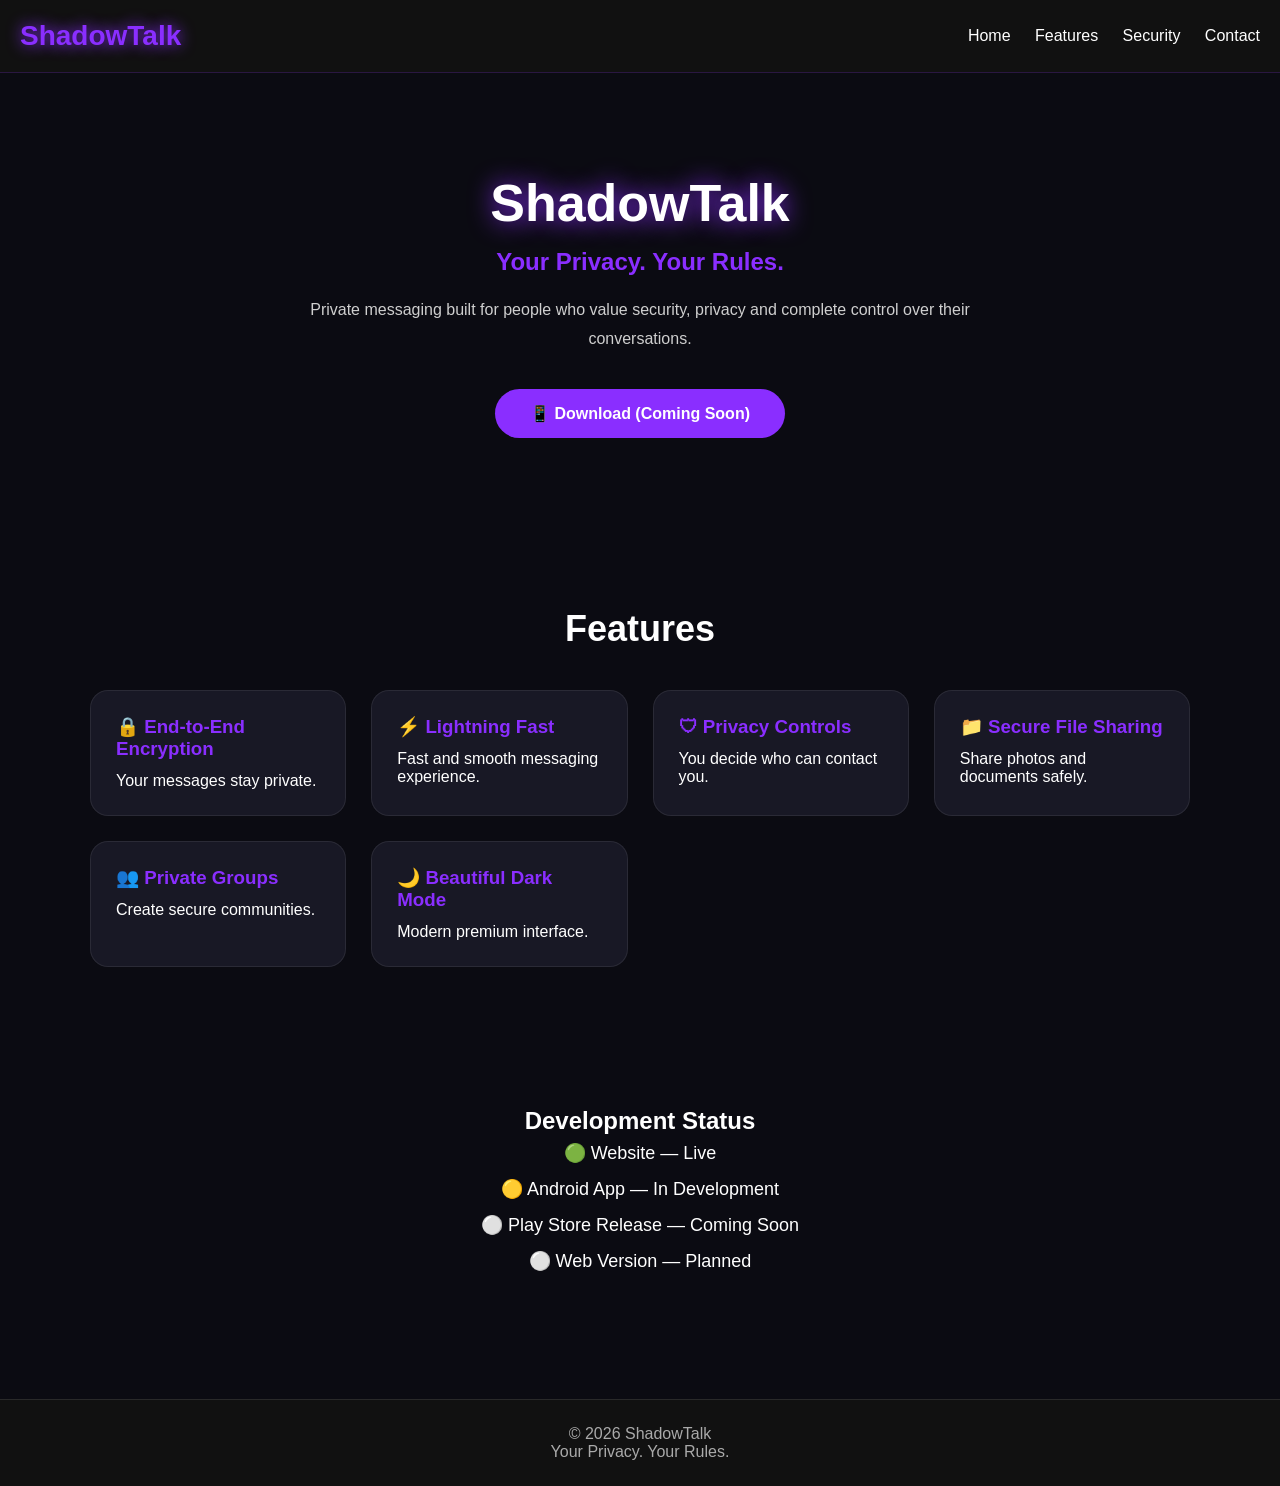
==== index.html @ bf9b8a3b "Add link to stylesheet in index.html" ====
<!DOCTYPE html>
<html lang="en">
<head>
<meta charset="UTF-8">
<meta name="viewport" content="width=device-width, initial-scale=1.0">
<title>ShadowTalk | Your Privacy. Your Rules.</title>
<link rel="stylesheet" href="style.css">
<style>
*{
margin:0;
padding:0;
box-sizing:border-box;
font-family:Arial,Helvetica,sans-serif;
}

body{
background:#0b0b12;
color:white;
}

header{
padding:20px;
display:flex;
justify-content:space-between;
align-items:center;
background:#111;
position:sticky;
top:0;
}

.logo{
font-size:28px;
font-weight:bold;
color:#8a2eff;
}

nav a{
color:white;
text-decoration:none;
margin-left:20px;
}

.hero{
text-align:center;
padding:100px 20px;
}

.hero h1{
font-size:52px;
margin-bottom:15px;
}

.hero h2{
color:#8a2eff;
margin-bottom:20px;
}

.hero p{
max-width:700px;
margin:auto;
color:#cfcfcf;
line-height:1.8;
}

.button{
display:inline-block;
margin-top:35px;
padding:15px 35px;
background:#8a2eff;
color:white;
text-decoration:none;
border-radius:40px;
font-weight:bold;
}

.features{
padding:70px 20px;
}

.features h2{
text-align:center;
margin-bottom:40px;
font-size:36px;
}

.grid{
display:grid;
grid-template-columns:repeat(auto-fit,minmax(240px,1fr));
gap:25px;
max-width:1100px;
margin:auto;
}

.card{
background:#181825;
padding:25px;
border-radius:18px;
}

.card h3{
margin-bottom:12px;
color:#8a2eff;
}

.status{
padding:70px 20px;
text-align:center;
}

.status ul{
list-style:none;
line-height:2;
font-size:18px;
}

footer{
background:#111;
padding:25px;
text-align:center;
margin-top:50px;
color:#aaa;
}
</style>

</head>

<body>

<header>

<div class="logo">ShadowTalk</div>

<nav>
<a href="#">Home</a>
<a href="#">Features</a>
<a href="#">Security</a>
<a href="#">Contact</a>
</nav>

</header>

<section class="hero">

<h1>ShadowTalk</h1>

<h2>Your Privacy. Your Rules.</h2>

<p>
Private messaging built for people who value security,
privacy and complete control over their conversations.
</p>

<a class="button" href="#">
📱 Download (Coming Soon)
</a>

</section>

<section class="features">

<h2>Features</h2>

<div class="grid">

<div class="card">
<h3>🔒 End-to-End Encryption</h3>
<p>Your messages stay private.</p>
</div>

<div class="card">
<h3>⚡ Lightning Fast</h3>
<p>Fast and smooth messaging experience.</p>
</div>

<div class="card">
<h3>🛡 Privacy Controls</h3>
<p>You decide who can contact you.</p>
</div>

<div class="card">
<h3>📁 Secure File Sharing</h3>
<p>Share photos and documents safely.</p>
</div>

<div class="card">
<h3>👥 Private Groups</h3>
<p>Create secure communities.</p>
</div>

<div class="card">
<h3>🌙 Beautiful Dark Mode</h3>
<p>Modern premium interface.</p>
</div>

</div>

</section>

<section class="status">

<h2>Development Status</h2>

<ul>
<li>🟢 Website — Live</li>
<li>🟡 Android App — In Development</li>
<li>⚪ Play Store Release — Coming Soon</li>
<li>⚪ Web Version — Planned</li>
</ul>

</section>

<footer>

© 2026 ShadowTalk<br>

Your Privacy. Your Rules.

</footer>

</body>
  </html>
---- style.css ----
body{
    background: linear-gradient(135deg,#09090f,#13132a,#0b0b12);
    color:white;
    font-family:Arial,Helvetica,sans-serif;
}

header{
    backdrop-filter:blur(12px);
    background:rgba(15,15,25,.8);
    border-bottom:1px solid rgba(138,46,255,.2);
}

.logo{
    color:#8a2eff;
    text-shadow:0 0 15px #8a2eff;
}

.button{
    background:linear-gradient(90deg,#8a2eff,#00bfff);
    transition:.3s;
}

.button:hover{
    transform:translateY(-3px);
    box-shadow:0 0 25px #8a2eff;
}

.card{
    background:rgba(255,255,255,.05);
    border:1px solid rgba(255,255,255,.08);
    backdrop-filter:blur(15px);
    transition:.3s;
}

.card:hover{
    transform:translateY(-8px);
    border-color:#8a2eff;
    box-shadow:0 0 25px rgba(138,46,255,.35);
}

.hero h1{
    text-shadow:0 0 25px #8a2eff;
}

footer{
    border-top:1px solid rgba(255,255,255,.1);
  }
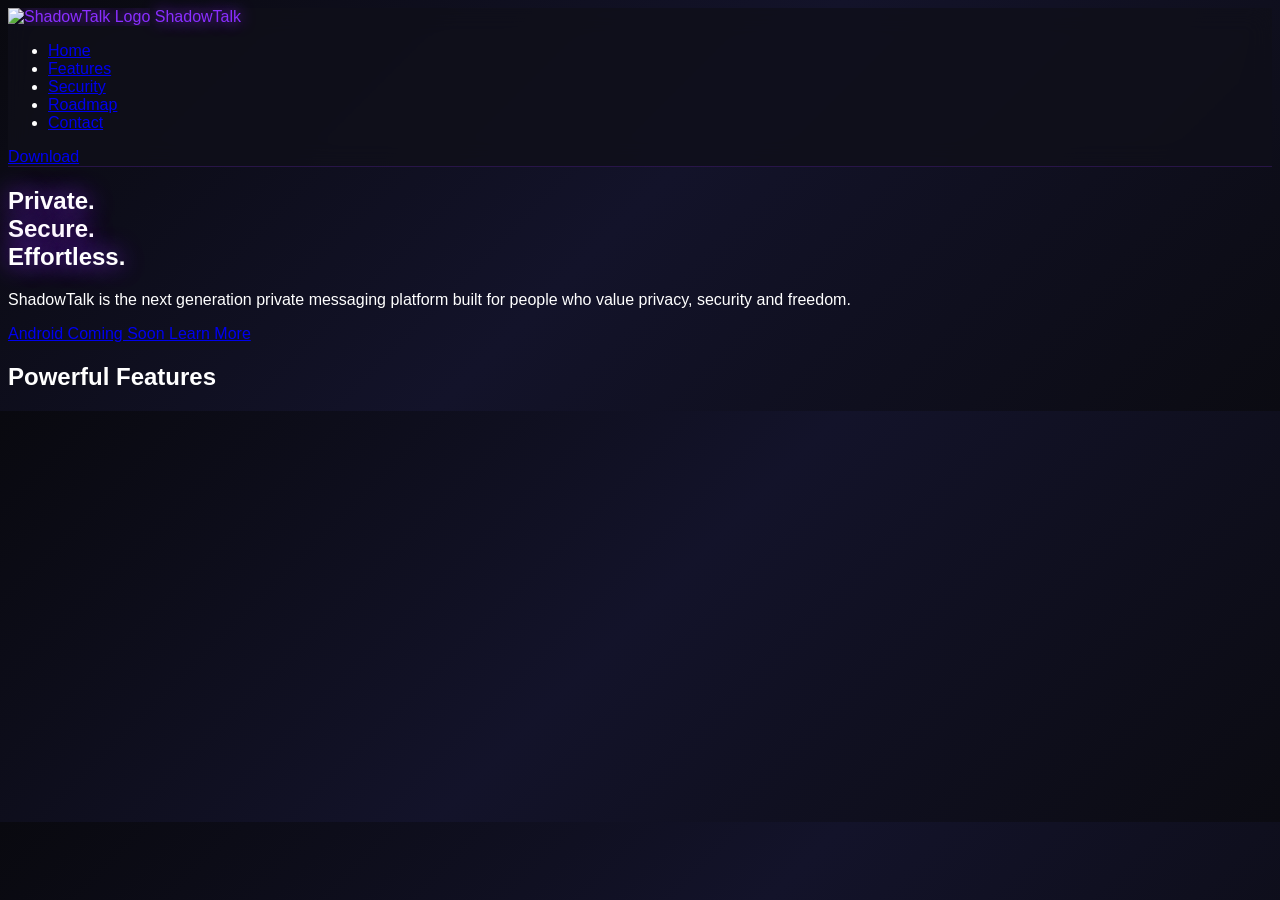
==== commit 6b07623d: "Update index.html" ====
--- a/index.html
+++ b/index.html
@@ -1,126 +1,15 @@
 <!DOCTYPE html>
 <html lang="en">
 <head>
+
 <meta charset="UTF-8">
 <meta name="viewport" content="width=device-width, initial-scale=1.0">
+
 <title>ShadowTalk | Your Privacy. Your Rules.</title>
+
 <link rel="stylesheet" href="style.css">
-<style>
-*{
-margin:0;
-padding:0;
-box-sizing:border-box;
-font-family:Arial,Helvetica,sans-serif;
-}
 
-body{
-background:#0b0b12;
-color:white;
-}
-
-header{
-padding:20px;
-display:flex;
-justify-content:space-between;
-align-items:center;
-background:#111;
-position:sticky;
-top:0;
-}
-
-.logo{
-font-size:28px;
-font-weight:bold;
-color:#8a2eff;
-}
-
-nav a{
-color:white;
-text-decoration:none;
-margin-left:20px;
-}
-
-.hero{
-text-align:center;
-padding:100px 20px;
-}
-
-.hero h1{
-font-size:52px;
-margin-bottom:15px;
-}
-
-.hero h2{
-color:#8a2eff;
-margin-bottom:20px;
-}
-
-.hero p{
-max-width:700px;
-margin:auto;
-color:#cfcfcf;
-line-height:1.8;
-}
-
-.button{
-display:inline-block;
-margin-top:35px;
-padding:15px 35px;
-background:#8a2eff;
-color:white;
-text-decoration:none;
-border-radius:40px;
-font-weight:bold;
-}
-
-.features{
-padding:70px 20px;
-}
-
-.features h2{
-text-align:center;
-margin-bottom:40px;
-font-size:36px;
-}
-
-.grid{
-display:grid;
-grid-template-columns:repeat(auto-fit,minmax(240px,1fr));
-gap:25px;
-max-width:1100px;
-margin:auto;
-}
-
-.card{
-background:#181825;
-padding:25px;
-border-radius:18px;
-}
-
-.card h3{
-margin-bottom:12px;
-color:#8a2eff;
-}
-
-.status{
-padding:70px 20px;
-text-align:center;
-}
-
-.status ul{
-list-style:none;
-line-height:2;
-font-size:18px;
-}
-
-footer{
-background:#111;
-padding:25px;
-text-align:center;
-margin-top:50px;
-color:#aaa;
-}
-</style>
+<link href="https://fonts.googleapis.com/css2?family=Poppins:wght@300;400;600;700&display=swap" rel="stylesheet">
 
 </head>
 
@@ -128,94 +17,86 @@
 
 <header>
 
-<div class="logo">ShadowTalk</div>
+<nav class="navbar">
 
-<nav>
-<a href="#">Home</a>
-<a href="#">Features</a>
-<a href="#">Security</a>
-<a href="#">Contact</a>
+<div class="logo">
+
+<img src="logo.png" alt="ShadowTalk Logo">
+
+<span>ShadowTalk</span>
+
+</div>
+
+<ul>
+
+<li><a href="#">Home</a></li>
+
+<li><a href="#features">Features</a></li>
+
+<li><a href="#security">Security</a></li>
+
+<li><a href="#roadmap">Roadmap</a></li>
+
+<li><a href="#contact">Contact</a></li>
+
+</ul>
+
+<a href="#" class="download-btn">
+
+Download
+
+</a>
+
 </nav>
 
 </header>
 
 <section class="hero">
 
-<h1>ShadowTalk</h1>
+<div class="hero-content">
 
-<h2>Your Privacy. Your Rules.</h2>
+<h1>
+
+Private.<br>
+
+Secure.<br>
+
+Effortless.
+
+</h1>
 
 <p>
-Private messaging built for people who value security,
-privacy and complete control over their conversations.
+
+ShadowTalk is the next generation private messaging platform built for people who value privacy, security and freedom.
+
 </p>
 
-<a class="button" href="#">
-📱 Download (Coming Soon)
+<div class="hero-buttons">
+
+<a href="#" class="primary">
+
+Android Coming Soon
+
 </a>
 
-</section>
+<a href="#" class="secondary">
 
-<section class="features">
+Learn More
 
-<h2>Features</h2>
+</a>
 
-<div class="grid">
-
-<div class="card">
-<h3>🔒 End-to-End Encryption</h3>
-<p>Your messages stay private.</p>
-</div>
-
-<div class="card">
-<h3>⚡ Lightning Fast</h3>
-<p>Fast and smooth messaging experience.</p>
-</div>
-
-<div class="card">
-<h3>🛡 Privacy Controls</h3>
-<p>You decide who can contact you.</p>
-</div>
-
-<div class="card">
-<h3>📁 Secure File Sharing</h3>
-<p>Share photos and documents safely.</p>
-</div>
-
-<div class="card">
-<h3>👥 Private Groups</h3>
-<p>Create secure communities.</p>
-</div>
-
-<div class="card">
-<h3>🌙 Beautiful Dark Mode</h3>
-<p>Modern premium interface.</p>
 </div>
 
 </div>
 
 </section>
 
-<section class="status">
+<section id="features">
 
-<h2>Development Status</h2>
+<h2>
 
-<ul>
-<li>🟢 Website — Live</li>
-<li>🟡 Android App — In Development</li>
-<li>⚪ Play Store Release — Coming Soon</li>
-<li>⚪ Web Version — Planned</li>
-</ul>
+Powerful Features
 
-</section>
+</h2>
 
-<footer>
-
-© 2026 ShadowTalk<br>
-
-Your Privacy. Your Rules.
-
-</footer>
-
-</body>
-  </html>
+<div class="cards">
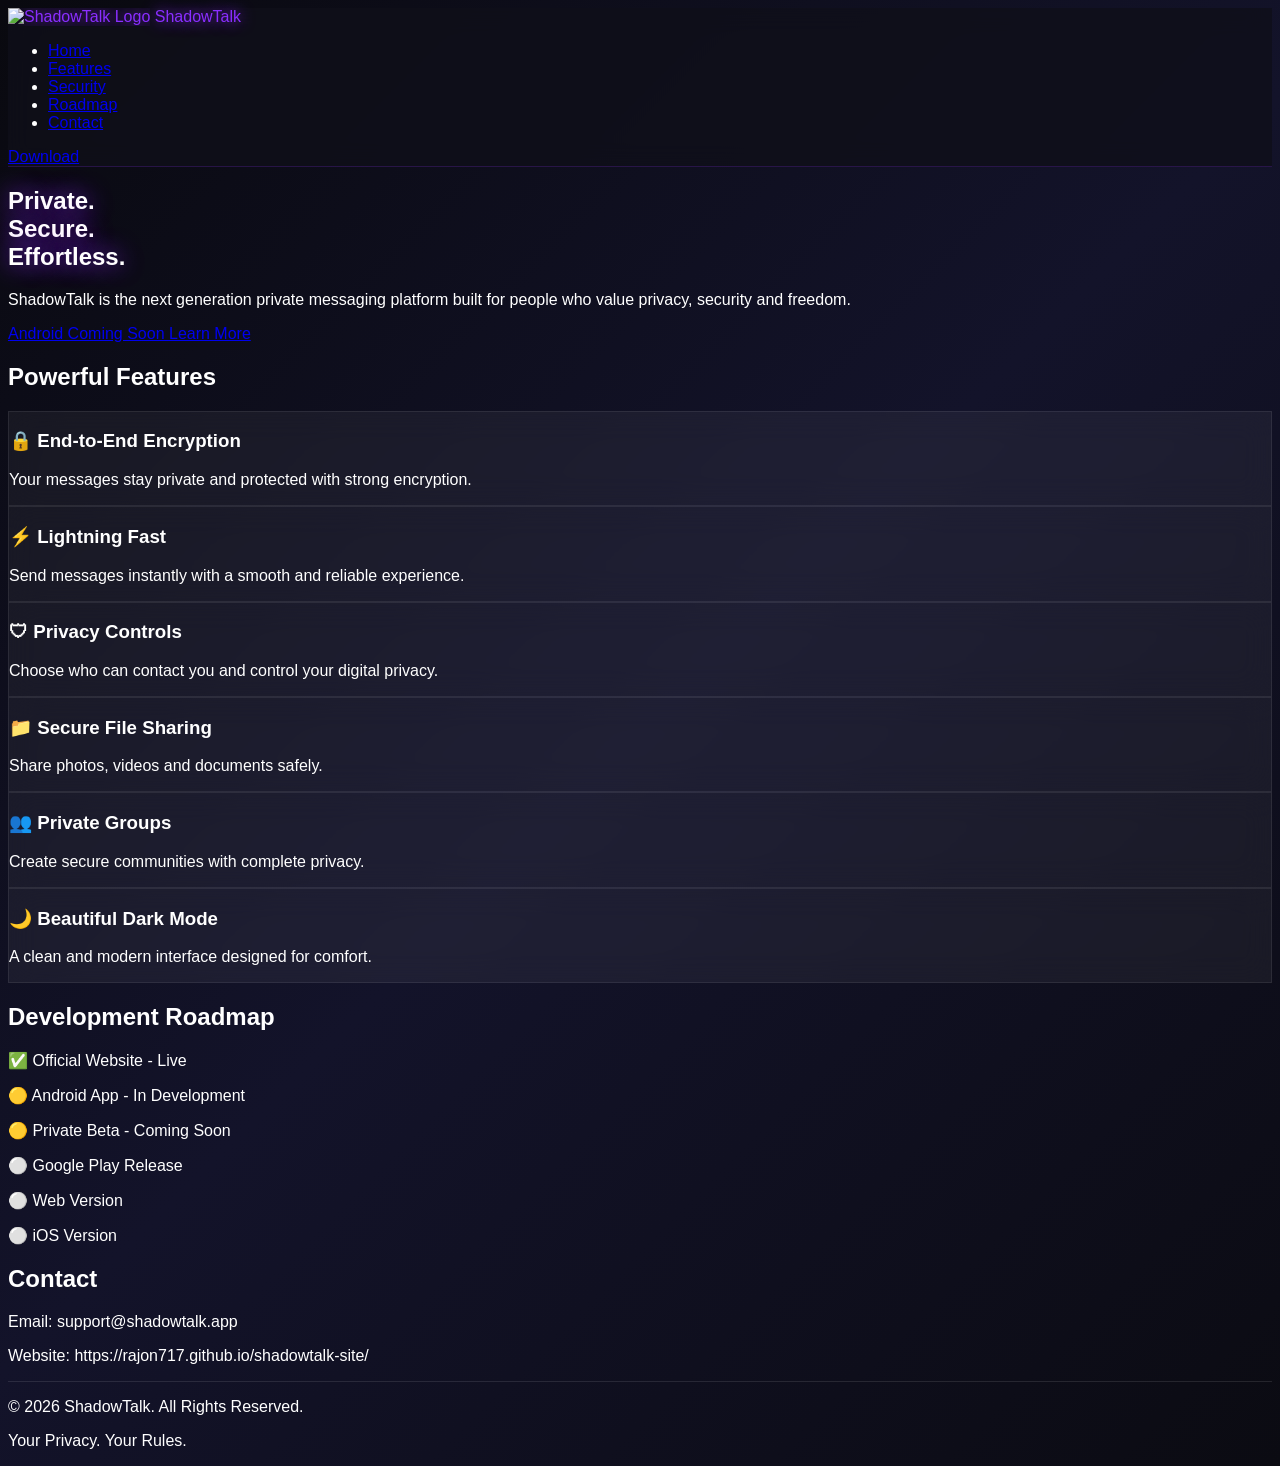
==== commit 0a013959: "Enhance index.html with new feature cards and roadmap Added new features and information sections in" ====
--- a/index.html
+++ b/index.html
@@ -100,3 +100,79 @@
 </h2>
 
 <div class="cards">
+  <div class="card">
+    <h3>🔒 End-to-End Encryption</h3>
+    <p>Your messages stay private and protected with strong encryption.</p>
+</div>
+
+<div class="card">
+    <h3>⚡ Lightning Fast</h3>
+    <p>Send messages instantly with a smooth and reliable experience.</p>
+</div>
+
+<div class="card">
+    <h3>🛡 Privacy Controls</h3>
+    <p>Choose who can contact you and control your digital privacy.</p>
+</div>
+
+<div class="card">
+    <h3>📁 Secure File Sharing</h3>
+    <p>Share photos, videos and documents safely.</p>
+</div>
+
+<div class="card">
+    <h3>👥 Private Groups</h3>
+    <p>Create secure communities with complete privacy.</p>
+</div>
+
+<div class="card">
+    <h3>🌙 Beautiful Dark Mode</h3>
+    <p>A clean and modern interface designed for comfort.</p>
+</div>
+
+</div>
+</section>
+
+<section id="roadmap" class="roadmap">
+
+<h2>Development Roadmap</h2>
+
+<div class="timeline">
+
+<p>✅ Official Website - Live</p>
+
+<p>🟡 Android App - In Development</p>
+
+<p>🟡 Private Beta - Coming Soon</p>
+
+<p>⚪ Google Play Release</p>
+
+<p>⚪ Web Version</p>
+
+<p>⚪ iOS Version</p>
+
+</div>
+
+</section>
+
+<section id="contact" class="contact">
+
+<h2>Contact</h2>
+
+<p>Email: support@shadowtalk.app</p>
+
+<p>Website: https://rajon717.github.io/shadowtalk-site/</p>
+
+</section>
+
+<footer>
+
+<p>© 2026 ShadowTalk. All Rights Reserved.</p>
+
+<p>Your Privacy. Your Rules.</p>
+
+</footer>
+
+</body>
+
+  </html>
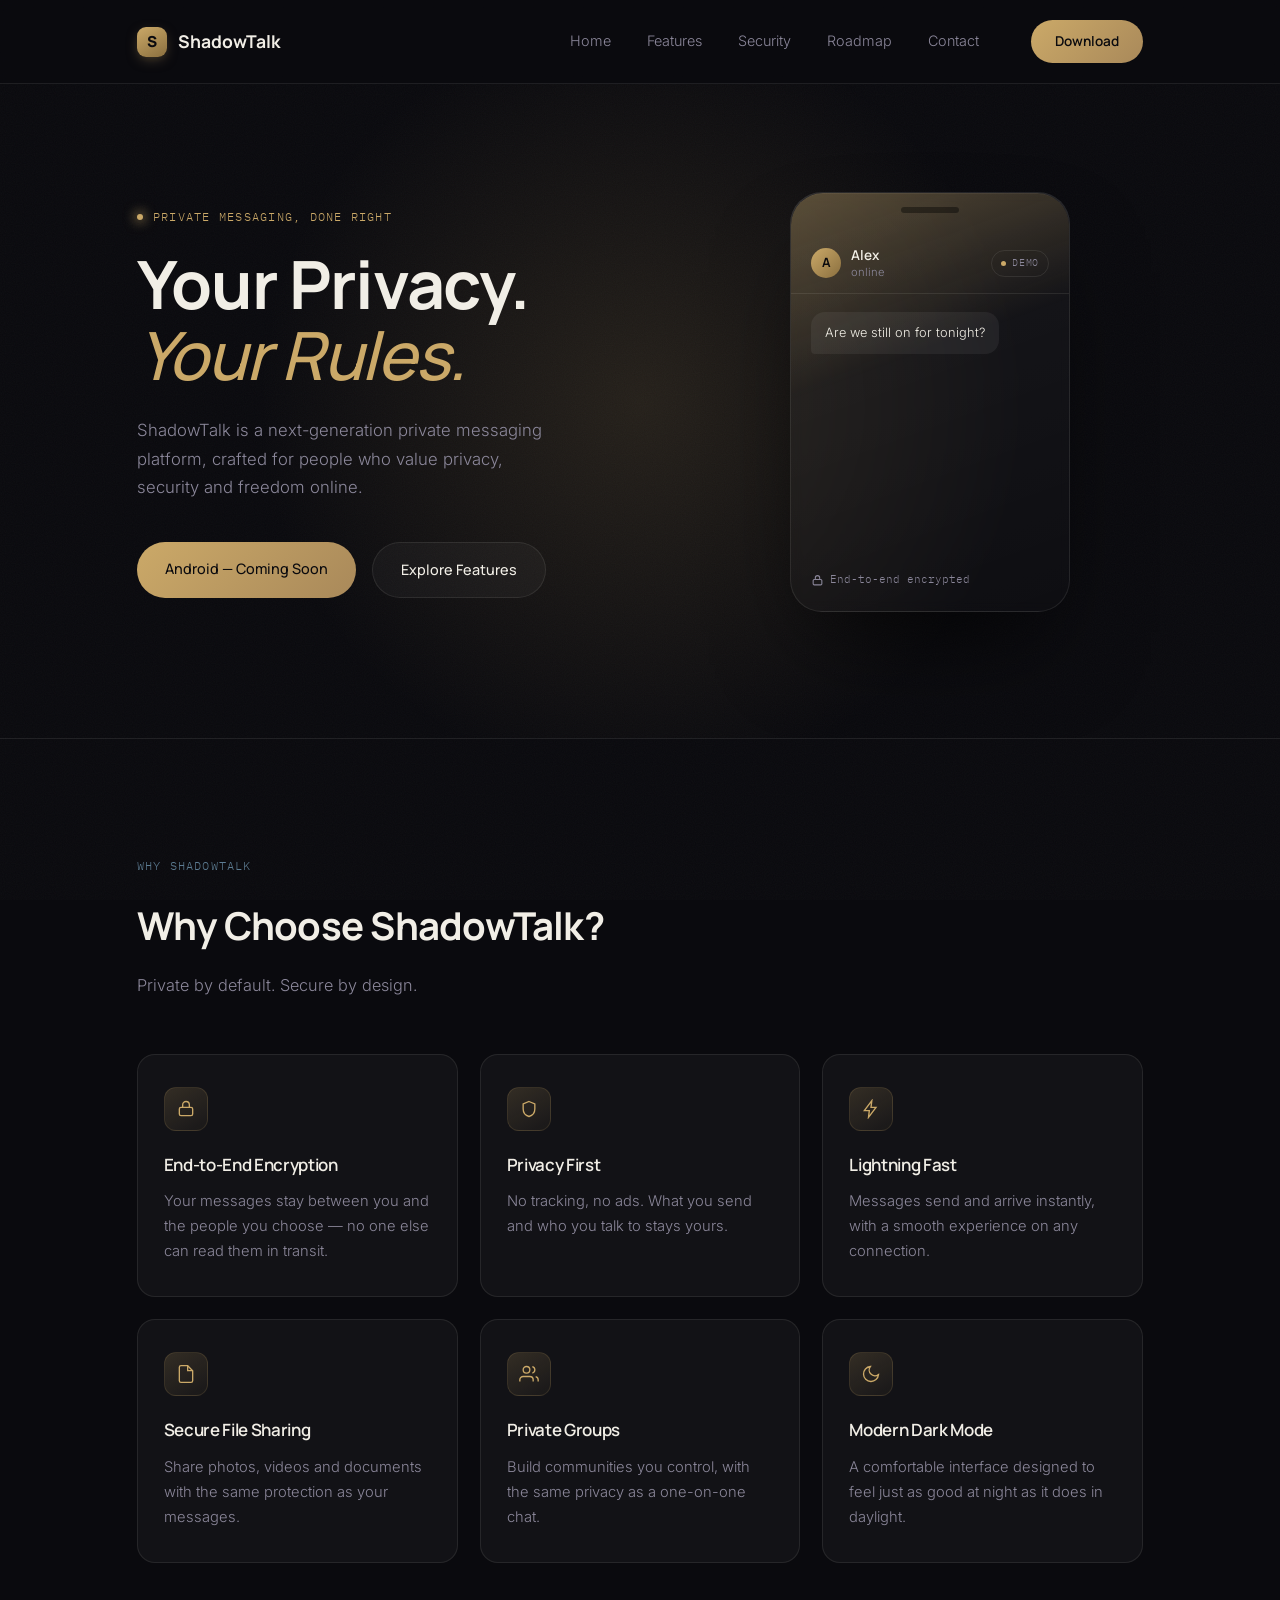
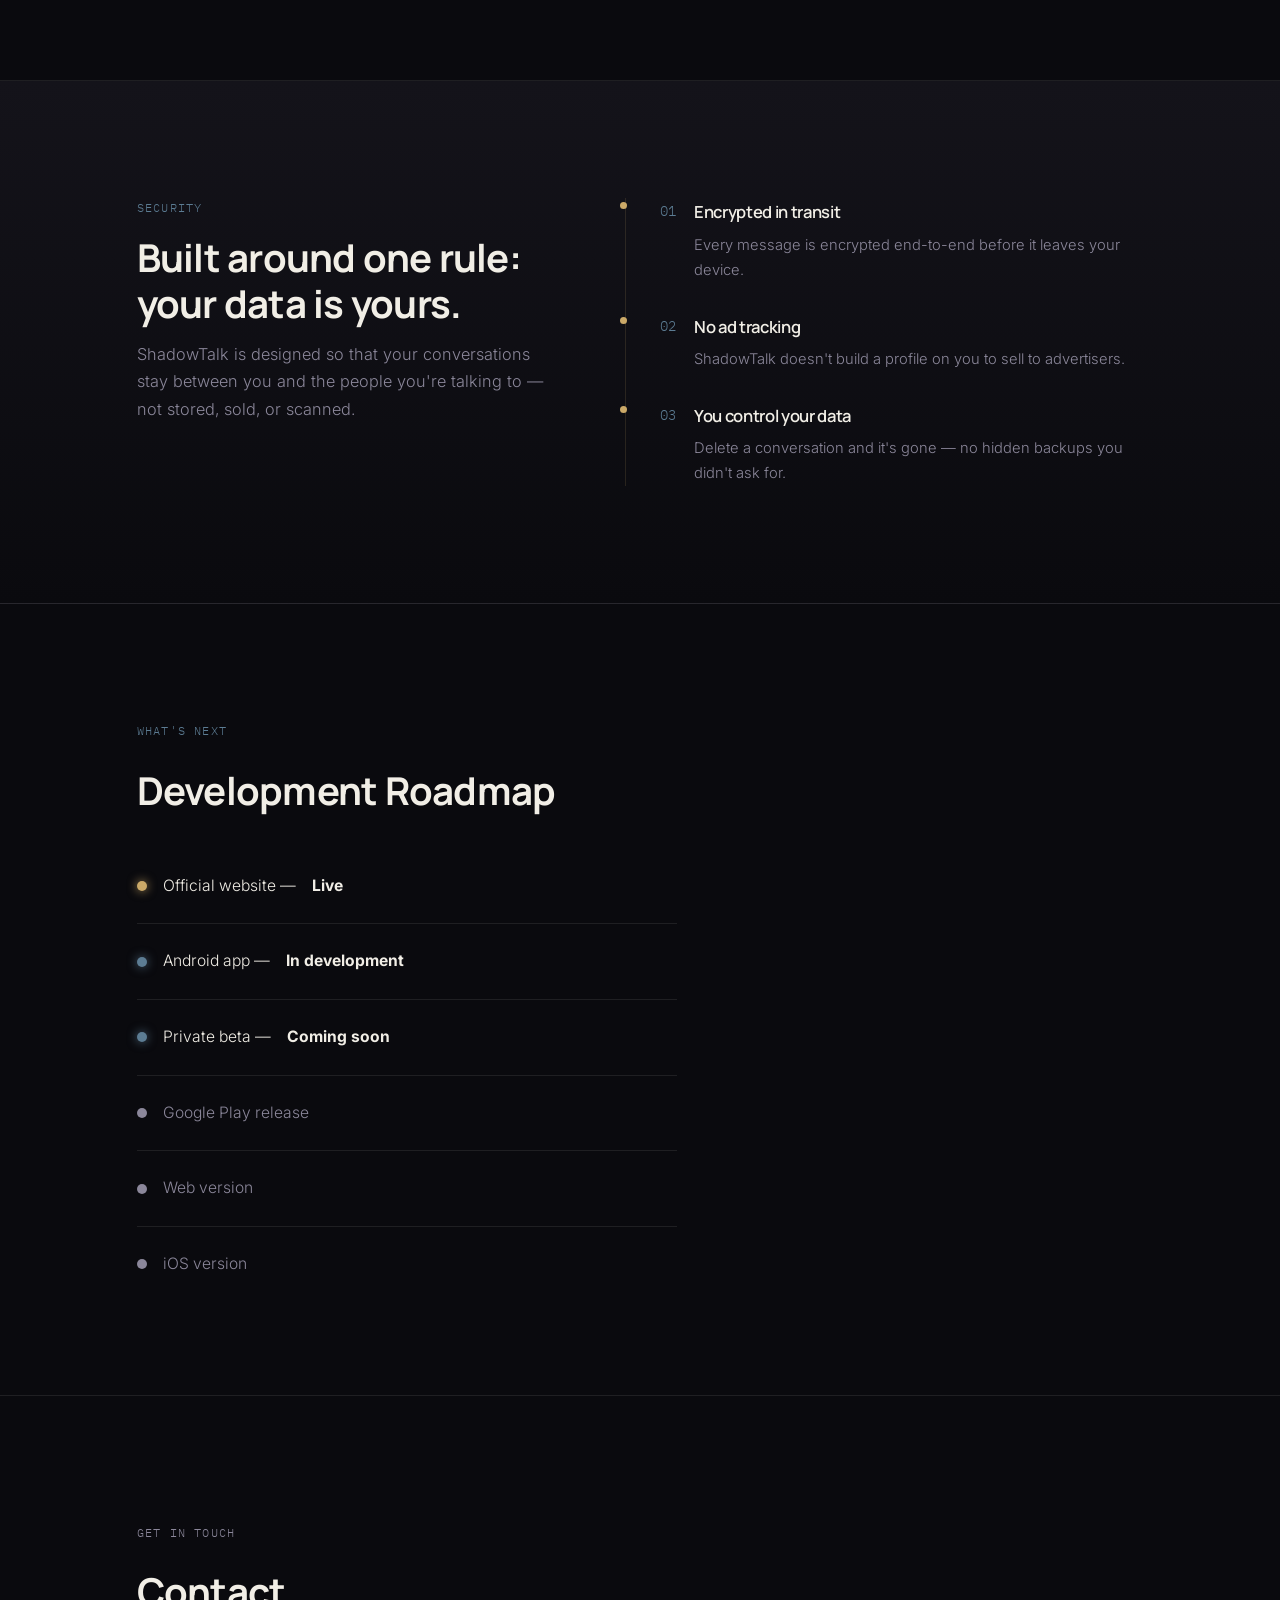
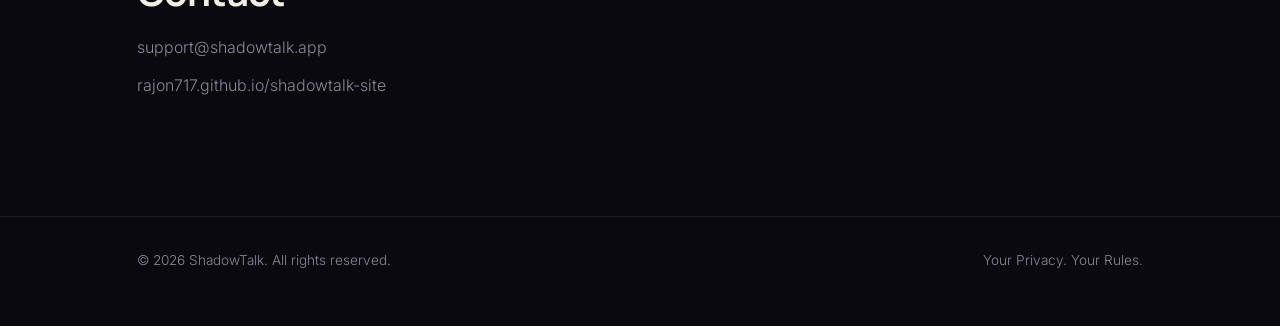
==== commit 16d130f8: "Refactor index.html for improved structure and clarity" ====
--- a/index.html
+++ b/index.html
@@ -1,178 +1,325 @@
 <!DOCTYPE html>
 <html lang="en">
 <head>
-
 <meta charset="UTF-8">
 <meta name="viewport" content="width=device-width, initial-scale=1.0">
-
 <title>ShadowTalk | Your Privacy. Your Rules.</title>
-
 <link rel="stylesheet" href="style.css">
-
-<link href="https://fonts.googleapis.com/css2?family=Poppins:wght@300;400;600;700&display=swap" rel="stylesheet">
-
+<link rel="preconnect" href="https://fonts.googleapis.com">
+<link rel="preconnect" href="https://fonts.gstatic.com" crossorigin>
+<link href="https://fonts.googleapis.com/css2?family=Manrope:wght@400;500;600;700;800&family=Inter:wght@300;400;500&family=IBM+Plex+Mono:wght@400;500&display=swap" rel="stylesheet">
 </head>
-
 <body>
 
-<header>
-
-<nav class="navbar">
-
-<div class="logo">
-
-<img src="logo.png" alt="ShadowTalk Logo">
-
-<span>ShadowTalk</span>
-
-</div>
-
-<ul>
-
-<li><a href="#">Home</a></li>
-
-<li><a href="#features">Features</a></li>
-
-<li><a href="#security">Security</a></li>
-
-<li><a href="#roadmap">Roadmap</a></li>
-
-<li><a href="#contact">Contact</a></li>
-
-</ul>
-
-<a href="#" class="download-btn">
-
-Download
-
-</a>
-
-</nav>
-
+<div class="grain" aria-hidden="true"></div>
+
+<header class="header">
+  <div class="container nav-inner">
+    <a href="#home" class="logo">
+      <span class="logo-mark">S</span>
+      <span>ShadowTalk</span>
+    </a>
+
+    <nav class="nav" id="site-nav">
+      <a href="#home">Home</a>
+      <a href="#features">Features</a>
+      <a href="#security">Security</a>
+      <a href="#roadmap">Roadmap</a>
+      <a href="#contact">Contact</a>
+    </nav>
+
+    <a href="#" class="download-btn">Download</a>
+
+    <button class="nav-toggle" id="nav-toggle" aria-label="Toggle menu" aria-expanded="false">
+      <span></span><span></span><span></span>
+    </button>
+  </div>
 </header>
 
-<section class="hero">
-
-<div class="hero-content">
-
-<h1>
-
-Private.<br>
-
-Secure.<br>
-
-Effortless.
-
-</h1>
-
-<p>
-
-ShadowTalk is the next generation private messaging platform built for people who value privacy, security and freedom.
-
-</p>
-
-<div class="hero-buttons">
-
-<a href="#" class="primary">
-
-Android Coming Soon
-
-</a>
-
-<a href="#" class="secondary">
-
-Learn More
-
-</a>
-
-</div>
-
-</div>
-
-</section>
-
-<section id="features">
-
-<h2>
-
-Powerful Features
-
-</h2>
-
-<div class="cards">
-  <div class="card">
-    <h3>🔒 End-to-End Encryption</h3>
-    <p>Your messages stay private and protected with strong encryption.</p>
-</div>
-
-<div class="card">
-    <h3>⚡ Lightning Fast</h3>
-    <p>Send messages instantly with a smooth and reliable experience.</p>
-</div>
-
-<div class="card">
-    <h3>🛡 Privacy Controls</h3>
-    <p>Choose who can contact you and control your digital privacy.</p>
-</div>
-
-<div class="card">
-    <h3>📁 Secure File Sharing</h3>
-    <p>Share photos, videos and documents safely.</p>
-</div>
-
-<div class="card">
-    <h3>👥 Private Groups</h3>
-    <p>Create secure communities with complete privacy.</p>
-</div>
-
-<div class="card">
-    <h3>🌙 Beautiful Dark Mode</h3>
-    <p>A clean and modern interface designed for comfort.</p>
-</div>
-
-</div>
-</section>
-
-<section id="roadmap" class="roadmap">
-
-<h2>Development Roadmap</h2>
-
-<div class="timeline">
-
-<p>✅ Official Website - Live</p>
-
-<p>🟡 Android App - In Development</p>
-
-<p>🟡 Private Beta - Coming Soon</p>
-
-<p>⚪ Google Play Release</p>
-
-<p>⚪ Web Version</p>
-
-<p>⚪ iOS Version</p>
-
-</div>
-
-</section>
-
-<section id="contact" class="contact">
-
-<h2>Contact</h2>
-
-<p>Email: support@shadowtalk.app</p>
-
-<p>Website: https://rajon717.github.io/shadowtalk-site/</p>
-
-</section>
-
-<footer>
-
-<p>© 2026 ShadowTalk. All Rights Reserved.</p>
-
-<p>Your Privacy. Your Rules.</p>
-
+<main>
+
+  <section id="home" class="hero">
+    <div class="hero-glow" aria-hidden="true"></div>
+    <div class="container hero-inner">
+      <div class="hero-content reveal">
+        <p class="eyebrow"><span class="dot-pulse"></span>Private messaging, done right</p>
+        <h1>Your Privacy.<br><span class="italic">Your Rules.</span></h1>
+        <p class="hero-sub">
+          ShadowTalk is a next-generation private messaging platform, crafted for
+          people who value privacy, security and freedom online.
+        </p>
+        <div class="hero-buttons">
+          <a href="#" class="btn-primary">Android — Coming Soon</a>
+          <a href="#features" class="btn-secondary">Explore Features</a>
+        </div>
+      </div>
+
+      <div class="hero-visual reveal" aria-hidden="true">
+        <div class="device">
+          <div class="device-rim"></div>
+          <div class="device-notch"></div>
+
+          <div class="device-header">
+            <div class="avatar">A</div>
+            <div class="device-header-text">
+              <span class="contact-name">Alex</span>
+              <span class="contact-status" id="statusText">online</span>
+            </div>
+            <div class="live-badge"><span class="live-dot"></span>DEMO</div>
+          </div>
+
+          <div class="device-body" id="chatBody"></div>
+
+          <div class="phone-lock">
+            <svg viewBox="0 0 24 24" width="13" height="13" fill="none" stroke="currentColor" stroke-width="2">
+              <rect x="4" y="10" width="16" height="10" rx="2"></rect>
+              <path d="M8 10V7a4 4 0 0 1 8 0v3"></path>
+            </svg>
+            <span>End-to-end encrypted</span>
+          </div>
+        </div>
+      </div>
+    </div>
+  </section>
+
+  <section id="features" class="features">
+    <div class="container">
+      <p class="section-eyebrow reveal">Why ShadowTalk</p>
+      <h2 class="reveal">Why Choose ShadowTalk?</h2>
+      <p class="section-subtitle reveal">Private by default. Secure by design.</p>
+
+      <div class="features-grid">
+        <div class="feature-card reveal">
+          <div class="feature-icon">
+            <svg viewBox="0 0 24 24" width="20" height="20" fill="none" stroke="currentColor" stroke-width="1.6">
+              <rect x="4" y="10" width="16" height="10" rx="2"></rect>
+              <path d="M8 10V7a4 4 0 0 1 8 0v3"></path>
+            </svg>
+          </div>
+          <h3>End-to-End Encryption</h3>
+          <p>Your messages stay between you and the people you choose — no one else can read them in transit.</p>
+        </div>
+
+        <div class="feature-card reveal">
+          <div class="feature-icon">
+            <svg viewBox="0 0 24 24" width="20" height="20" fill="none" stroke="currentColor" stroke-width="1.6">
+              <path d="M12 3l7 3v6c0 5-3.5 8-7 9-3.5-1-7-4-7-9V6l7-3z"></path>
+            </svg>
+          </div>
+          <h3>Privacy First</h3>
+          <p>No tracking, no ads. What you send and who you talk to stays yours.</p>
+        </div>
+
+        <div class="feature-card reveal">
+          <div class="feature-icon">
+            <svg viewBox="0 0 24 24" width="20" height="20" fill="none" stroke="currentColor" stroke-width="1.6">
+              <path d="M13 2L4 14h6l-1 8 9-12h-6l1-8z"></path>
+            </svg>
+          </div>
+          <h3>Lightning Fast</h3>
+          <p>Messages send and arrive instantly, with a smooth experience on any connection.</p>
+        </div>
+
+        <div class="feature-card reveal">
+          <div class="feature-icon">
+            <svg viewBox="0 0 24 24" width="20" height="20" fill="none" stroke="currentColor" stroke-width="1.6">
+              <path d="M14 2H6a2 2 0 0 0-2 2v16a2 2 0 0 0 2 2h12a2 2 0 0 0 2-2V8z"></path>
+              <path d="M14 2v6h6"></path>
+            </svg>
+          </div>
+          <h3>Secure File Sharing</h3>
+          <p>Share photos, videos and documents with the same protection as your messages.</p>
+        </div>
+
+        <div class="feature-card reveal">
+          <div class="feature-icon">
+            <svg viewBox="0 0 24 24" width="20" height="20" fill="none" stroke="currentColor" stroke-width="1.6">
+              <path d="M17 21v-2a4 4 0 0 0-4-4H5a4 4 0 0 0-4 4v2"></path>
+              <circle cx="9" cy="7" r="4"></circle>
+              <path d="M23 21v-2a4 4 0 0 0-3-3.87"></path>
+              <path d="M16 3.13a4 4 0 0 1 0 7.75"></path>
+            </svg>
+          </div>
+          <h3>Private Groups</h3>
+          <p>Build communities you control, with the same privacy as a one-on-one chat.</p>
+        </div>
+
+        <div class="feature-card reveal">
+          <div class="feature-icon">
+            <svg viewBox="0 0 24 24" width="20" height="20" fill="none" stroke="currentColor" stroke-width="1.6">
+              <path d="M21 12.79A9 9 0 1 1 11.21 3 7 7 0 0 0 21 12.79z"></path>
+            </svg>
+          </div>
+          <h3>Modern Dark Mode</h3>
+          <p>A comfortable interface designed to feel just as good at night as it does in daylight.</p>
+        </div>
+      </div>
+    </div>
+  </section>
+
+  <section id="security" class="security">
+    <div class="container security-inner">
+      <div class="security-text reveal">
+        <p class="section-eyebrow">Security</p>
+        <h2>Built around one rule:<br>your data is yours.</h2>
+        <p class="section-subtitle">
+          ShadowTalk is designed so that your conversations stay between you and
+          the people you're talking to — not stored, sold, or scanned.
+        </p>
+      </div>
+
+      <ol class="security-list">
+        <li class="reveal">
+          <span class="num">01</span>
+          <div>
+            <h3>Encrypted in transit</h3>
+            <p>Every message is encrypted end-to-end before it leaves your device.</p>
+          </div>
+        </li>
+        <li class="reveal">
+          <span class="num">02</span>
+          <div>
+            <h3>No ad tracking</h3>
+            <p>ShadowTalk doesn't build a profile on you to sell to advertisers.</p>
+          </div>
+        </li>
+        <li class="reveal">
+          <span class="num">03</span>
+          <div>
+            <h3>You control your data</h3>
+            <p>Delete a conversation and it's gone — no hidden backups you didn't ask for.</p>
+          </div>
+        </li>
+      </ol>
+    </div>
+  </section>
+
+  <section id="roadmap" class="roadmap">
+    <div class="container">
+      <p class="section-eyebrow reveal">What's next</p>
+      <h2 class="reveal">Development Roadmap</h2>
+
+      <ol class="timeline">
+        <li class="done reveal"><span class="dot"></span>Official website — <strong>Live</strong></li>
+        <li class="active reveal"><span class="dot"></span>Android app — <strong>In development</strong></li>
+        <li class="active reveal"><span class="dot"></span>Private beta — <strong>Coming soon</strong></li>
+        <li class="reveal"><span class="dot"></span>Google Play release</li>
+        <li class="reveal"><span class="dot"></span>Web version</li>
+        <li class="reveal"><span class="dot"></span>iOS version</li>
+      </ol>
+    </div>
+  </section>
+
+  <section id="contact" class="contact">
+    <div class="container reveal">
+      <p class="section-eyebrow">Get in touch</p>
+      <h2>Contact</h2>
+      <p><a href="mailto:support@shadowtalk.app">support@shadowtalk.app</a></p>
+      <p><a href="https://rajon717.github.io/shadowtalk-site/">rajon717.github.io/shadowtalk-site</a></p>
+    </div>
+  </section>
+
+</main>
+
+<footer class="footer">
+  <div class="container footer-inner">
+    <p>&copy; 2026 ShadowTalk. All rights reserved.</p>
+    <p>Your Privacy. Your Rules.</p>
+  </div>
 </footer>
 
+<script>
+  // ---- Nav toggle ----
+  const toggle = document.getElementById('nav-toggle');
+  const nav = document.getElementById('site-nav');
+  toggle.addEventListener('click', () => {
+    const open = nav.classList.toggle('open');
+    toggle.setAttribute('aria-expanded', open);
+  });
+  nav.querySelectorAll('a').forEach(link =>
+    link.addEventListener('click', () => {
+      nav.classList.remove('open');
+      toggle.setAttribute('aria-expanded', false);
+    })
+  );
+
+  // ---- Scroll reveal ----
+  const revealEls = document.querySelectorAll('.reveal');
+  const io = new IntersectionObserver((entries) => {
+    entries.forEach(entry => {
+      if (entry.isIntersecting) {
+        entry.target.classList.add('in-view');
+        io.unobserve(entry.target);
+      }
+    });
+  }, { threshold: 0.15 });
+  revealEls.forEach(el => io.observe(el));
+
+  // ---- Animated looping chat demo ----
+  const script = [
+    { from: 'them', text: 'Are we still on for tonight?' },
+    { from: 'me',   text: 'Locked in. See you at 8.' },
+    { from: 'them', text: 'Perfect. Sending the address now.' },
+    { from: 'me',   text: 'Got it — see you soon 🔒' },
+  ];
+
+  const chatBody = document.getElementById('chatBody');
+  const statusText = document.getElementById('statusText');
+  const reducedMotion = window.matchMedia('(prefers-reduced-motion: reduce)').matches;
+
+  function wait(ms){ return new Promise(res => setTimeout(res, ms)); }
+
+  function addBubble(msg){
+    const bubble = document.createElement('div');
+    bubble.className = 'device-msg ' + msg.from;
+    bubble.textContent = msg.text;
+    chatBody.appendChild(bubble);
+    chatBody.scrollTop = chatBody.scrollHeight;
+  }
+
+  function addTyping(){
+    const typing = document.createElement('div');
+    typing.className = 'device-msg them typing-bubble';
+    typing.innerHTML = '<i></i><i></i><i></i>';
+    chatBody.appendChild(typing);
+    chatBody.scrollTop = chatBody.scrollHeight;
+    return typing;
+  }
+
+  async function playDemo(){
+    if (reducedMotion){
+      script.forEach(addBubble);
+      return;
+    }
+    while (true){
+      chatBody.innerHTML = '';
+      statusText.textContent = 'online';
+      await wait(500);
+
+      for (const msg of script){
+        if (msg.from === 'them'){
+          statusText.textContent = 'typing…';
+          const typingEl = addTyping();
+          await wait(1100);
+          typingEl.remove();
+          statusText.textContent = 'online';
+        } else {
+          await wait(400);
+        }
+        addBubble(msg);
+        await wait(900);
+      }
+
+      await wait(2200);
+
+      chatBody.classList.add('fade-out');
+      await wait(500);
+      chatBody.classList.remove('fade-out');
+    }
+  }
+
+  playDemo();
+</script>
+
 </body>
-
   </html>
--- a/style.css
+++ b/style.css
@@ -1,47 +1,671 @@
+:root{
+  --obsidian: #0A0A0E;
+  --surface: rgba(255,255,255,0.035);
+  --surface-solid: #14131A;
+  --champagne: #CBA968;
+  --champagne-soft: rgba(203,169,104,0.15);
+  --steel: #5C7C93;
+  --paper: #F1EEE6;
+  --muted: #8B879A;
+  --border: rgba(241,238,230,0.09);
+}
+
+*{ margin:0; padding:0; box-sizing:border-box; }
+
+html{ scroll-behavior:smooth; }
+
 body{
-    background: linear-gradient(135deg,#09090f,#13132a,#0b0b12);
-    color:white;
-    font-family:Arial,Helvetica,sans-serif;
-}
-
-header{
-    backdrop-filter:blur(12px);
-    background:rgba(15,15,25,.8);
-    border-bottom:1px solid rgba(138,46,255,.2);
+  background: var(--obsidian);
+  color: var(--paper);
+  font-family: 'Inter', sans-serif;
+  font-weight: 300;
+  line-height: 1.7;
+  position: relative;
+}
+
+a{ color: inherit; text-decoration: none; }
+
+h1,h2,h3{
+  font-family: 'Manrope', sans-serif;
+  font-weight: 700;
+  letter-spacing: -0.02em;
+}
+
+.italic{
+  font-style: italic;
+  font-weight: 500;
+  color: var(--champagne);
+}
+
+.container{
+  max-width: 1160px;
+  margin: 0 auto;
+  padding: 0 6vw;
+  position: relative;
+}
+
+.grain{
+  position: fixed;
+  inset: 0;
+  z-index: 1;
+  pointer-events: none;
+  opacity: 0.035;
+  background-image: url("data:image/svg+xml,%3Csvg xmlns='http://www.w3.org/2000/svg' width='100' height='100'%3E%3Cfilter id='n'%3E%3CfeTurbulence type='fractalNoise' baseFrequency='0.9' numOctaves='2' stitchTiles='stitch'/%3E%3C/filter%3E%3Crect width='100%25' height='100%25' filter='url(%23n)'/%3E%3C/svg%3E");
+}
+
+.reveal{
+  opacity: 0;
+  transform: translateY(18px);
+  transition: opacity 0.7s ease, transform 0.7s ease;
+}
+
+.reveal.in-view{ opacity: 1; transform: translateY(0); }
+
+/* ---------- Header ---------- */
+.header{
+  position: sticky;
+  top: 0;
+  z-index: 50;
+  background: rgba(10,10,14,0.72);
+  backdrop-filter: blur(14px) saturate(140%);
+  border-bottom: 1px solid var(--border);
+}
+
+.nav-inner{
+  display: flex;
+  align-items: center;
+  justify-content: space-between;
+  padding: 20px 6vw;
+  gap: 24px;
 }
 
 .logo{
-    color:#8a2eff;
-    text-shadow:0 0 15px #8a2eff;
-}
-
-.button{
-    background:linear-gradient(90deg,#8a2eff,#00bfff);
-    transition:.3s;
-}
-
-.button:hover{
-    transform:translateY(-3px);
-    box-shadow:0 0 25px #8a2eff;
-}
-
-.card{
-    background:rgba(255,255,255,.05);
-    border:1px solid rgba(255,255,255,.08);
-    backdrop-filter:blur(15px);
-    transition:.3s;
-}
-
-.card:hover{
-    transform:translateY(-8px);
-    border-color:#8a2eff;
-    box-shadow:0 0 25px rgba(138,46,255,.35);
+  display: flex;
+  align-items: center;
+  gap: 11px;
+  font-family: 'Manrope', sans-serif;
+  font-weight: 700;
+  font-size: 1.1rem;
+  flex-shrink: 0;
+}
+
+.logo-mark{
+  width: 30px;
+  height: 30px;
+  border-radius: 9px;
+  background: linear-gradient(150deg, var(--champagne), #8a6f3f);
+  display: flex;
+  align-items: center;
+  justify-content: center;
+  font-family: 'Manrope', sans-serif;
+  font-weight: 800;
+  font-size: 0.95rem;
+  color: var(--obsidian);
+  box-shadow: 0 4px 14px -4px rgba(203,169,104,0.5);
+}
+
+.nav{
+  display: flex;
+  gap: 36px;
+  margin-left: auto;
+}
+
+.nav a{
+  font-size: 0.9rem;
+  color: var(--muted);
+  transition: color 0.2s ease;
+}
+
+.nav a:hover{ color: var(--paper); }
+
+.download-btn{
+  background: linear-gradient(135deg, var(--champagne), #a9895a);
+  color: var(--obsidian);
+  font-family: 'Manrope', sans-serif;
+  font-weight: 600;
+  font-size: 0.85rem;
+  padding: 10px 24px;
+  border-radius: 100px;
+  margin-left: 28px;
+  transition: transform 0.2s ease, box-shadow 0.2s ease;
+  flex-shrink: 0;
+}
+
+.download-btn:hover{
+  transform: translateY(-1px);
+  box-shadow: 0 10px 26px -6px rgba(203,169,104,0.55);
+}
+
+.nav-toggle{
+  display: none;
+  flex-direction: column;
+  gap: 5px;
+  background: none;
+  border: none;
+  cursor: pointer;
+  padding: 6px;
+}
+
+.nav-toggle span{
+  width: 22px;
+  height: 2px;
+  background: var(--paper);
+  display: block;
+}
+
+/* ---------- Hero ---------- */
+.hero{
+  padding: 12vh 0 14vh;
+  position: relative;
+  overflow: hidden;
+}
+
+.hero-glow{
+  position: absolute;
+  top: -20%;
+  left: 50%;
+  width: 900px;
+  height: 900px;
+  transform: translateX(-50%);
+  background: radial-gradient(circle, rgba(203,169,104,0.14), transparent 60%);
+  pointer-events: none;
+  z-index: 0;
+}
+
+.hero-inner{
+  display: grid;
+  grid-template-columns: 1.1fr 0.9fr;
+  align-items: center;
+  gap: 60px;
+  position: relative;
+  z-index: 1;
+}
+
+.eyebrow{
+  font-family: 'IBM Plex Mono', monospace;
+  font-size: 0.78rem;
+  letter-spacing: 0.1em;
+  text-transform: uppercase;
+  color: var(--champagne);
+  margin-bottom: 22px;
+  display: flex;
+  align-items: center;
+  gap: 10px;
+}
+
+.dot-pulse{
+  width: 6px;
+  height: 6px;
+  border-radius: 50%;
+  background: var(--champagne);
+  box-shadow: 0 0 12px 2px rgba(203,169,104,0.7);
+  animation: pulse 2.4s ease-in-out infinite;
+}
+
+@keyframes pulse{
+  0%,100%{ opacity: 1; }
+  50%{ opacity: 0.35; }
 }
 
 .hero h1{
-    text-shadow:0 0 25px #8a2eff;
-}
-
-footer{
-    border-top:1px solid rgba(255,255,255,.1);
+  font-size: clamp(2.7rem, 5.2vw, 4.4rem);
+  line-height: 1.06;
+}
+
+.hero-sub{
+  margin-top: 26px;
+  color: var(--muted);
+  font-size: 1.05rem;
+  max-width: 42ch;
+}
+
+.hero-buttons{
+  margin-top: 40px;
+  display: flex;
+  gap: 16px;
+  flex-wrap: wrap;
+}
+
+.btn-primary, .btn-secondary{
+  padding: 15px 28px;
+  border-radius: 100px;
+  font-size: 0.9rem;
+  font-family: 'Manrope', sans-serif;
+  font-weight: 500;
+  display: inline-block;
+  transition: transform 0.2s ease, box-shadow 0.2s ease, border-color 0.2s ease;
+}
+
+.btn-primary{
+  background: linear-gradient(135deg, var(--champagne), #a9895a);
+  color: var(--obsidian);
+}
+
+.btn-primary:hover{
+  transform: translateY(-2px);
+  box-shadow: 0 14px 34px -10px rgba(203,169,104,0.5);
+}
+
+.btn-secondary{
+  border: 1px solid var(--border);
+  color: var(--paper);
+  background: var(--surface);
+}
+
+.btn-secondary:hover{ border-color: var(--champagne); color: var(--champagne); }
+
+/* ---------- Hero animated device demo ---------- */
+.hero-visual{ display: flex; justify-content: center; }
+
+.device{
+  width: 280px;
+  background: linear-gradient(160deg, rgba(255,255,255,0.05), rgba(255,255,255,0.01));
+  backdrop-filter: blur(6px);
+  border: 1px solid var(--border);
+  border-radius: 32px;
+  padding: 34px 0 22px;
+  box-shadow: 0 50px 100px -30px rgba(0,0,0,0.7), inset 0 1px 0 rgba(255,255,255,0.06);
+  position: relative;
+  min-height: 420px;
+  display: flex;
+  flex-direction: column;
+}
+
+.device-rim{
+  position: absolute;
+  inset: 0;
+  border-radius: 32px;
+  background: linear-gradient(160deg, rgba(203,169,104,0.35), transparent 40%);
+  -webkit-mask: linear-gradient(#fff 0 0) content-box, linear-gradient(#fff 0 0);
+  mask: linear-gradient(#fff 0 0) content-box, linear-gradient(#fff 0 0);
+  padding: 1px;
+  pointer-events: none;
+}
+
+.device-notch{
+  position: absolute;
+  top: 14px;
+  left: 50%;
+  transform: translateX(-50%);
+  width: 58px;
+  height: 6px;
+  background: rgba(0,0,0,0.4);
+  border-radius: 100px;
+}
+
+.device-header{
+  display: flex;
+  align-items: center;
+  gap: 10px;
+  padding: 20px 20px 14px;
+  border-bottom: 1px solid var(--border);
+  position: relative;
+  z-index: 1;
+}
+
+.avatar{
+  width: 30px;
+  height: 30px;
+  border-radius: 50%;
+  background: linear-gradient(135deg, var(--champagne), #8a6f3f);
+  color: var(--obsidian);
+  font-family: 'Manrope', sans-serif;
+  font-weight: 700;
+  font-size: 0.8rem;
+  display: flex;
+  align-items: center;
+  justify-content: center;
+  flex-shrink: 0;
+}
+
+.device-header-text{
+  display: flex;
+  flex-direction: column;
+  line-height: 1.3;
+}
+
+.contact-name{
+  font-family: 'Manrope', sans-serif;
+  font-weight: 600;
+  font-size: 0.85rem;
+}
+
+.contact-status{
+  font-size: 0.7rem;
+  color: var(--muted);
+}
+
+.live-badge{
+  margin-left: auto;
+  display: flex;
+  align-items: center;
+  gap: 6px;
+  font-family: 'IBM Plex Mono', monospace;
+  font-size: 0.62rem;
+  letter-spacing: 0.08em;
+  color: var(--muted);
+  border: 1px solid var(--border);
+  padding: 4px 9px;
+  border-radius: 100px;
+}
+
+.live-dot{
+  width: 5px;
+  height: 5px;
+  border-radius: 50%;
+  background: var(--champagne);
+  animation: pulse 1.8s ease-in-out infinite;
+}
+
+.device-body{
+  flex: 1;
+  padding: 18px 20px;
+  display: flex;
+  flex-direction: column;
+  gap: 10px;
+  overflow: hidden;
+  position: relative;
+  z-index: 1;
+  transition: opacity 0.5s ease;
+}
+
+.device-body.fade-out{ opacity: 0; }
+
+.device-msg{
+  font-size: 0.8rem;
+  padding: 10px 14px;
+  border-radius: 14px;
+  max-width: 82%;
+  animation: rise 0.4s ease;
+}
+
+.device-msg.them{
+  background: rgba(255,255,255,0.06);
+  color: var(--paper);
+  align-self: flex-start;
+  border-bottom-left-radius: 4px;
+}
+
+.device-msg.me{
+  background: linear-gradient(135deg, var(--champagne), #a9895a);
+  color: var(--obsidian);
+  align-self: flex-end;
+  border-bottom-right-radius: 4px;
+}
+
+@keyframes rise{
+  from{ opacity: 0; transform: translateY(8px); }
+  to{ opacity: 1; transform: translateY(0); }
+}
+
+.typing-bubble{
+  display: flex;
+  gap: 4px;
+  align-items: center;
+  padding: 12px 16px;
+}
+
+.typing-bubble i{
+  width: 5px;
+  height: 5px;
+  border-radius: 50%;
+  background: var(--muted);
+  animation: bounce 1.2s ease-in-out infinite;
+}
+
+.typing-bubble i:nth-child(2){ animation-delay: 0.15s; }
+.typing-bubble i:nth-child(3){ animation-delay: 0.3s; }
+
+@keyframes bounce{
+  0%,60%,100%{ transform: translateY(0); opacity: 0.5; }
+  30%{ transform: translateY(-4px); opacity: 1; }
+}
+
+.phone-lock{
+  display: flex;
+  align-items: center;
+  gap: 6px;
+  font-family: 'IBM Plex Mono', monospace;
+  font-size: 0.66rem;
+  color: var(--muted);
+  padding: 12px 20px 0;
+  position: relative;
+  z-index: 1;
+}
+
+/* ---------- Section heads ---------- */
+.section-eyebrow{
+  font-family: 'IBM Plex Mono', monospace;
+  font-size: 0.75rem;
+  letter-spacing: 0.1em;
+  text-transform: uppercase;
+  color: var(--steel);
+  margin-bottom: 16px;
+}
+
+.features h2, .security h2, .roadmap h2, .contact h2{
+  font-size: clamp(1.9rem, 3vw, 2.5rem);
+}
+
+.section-subtitle{
+  color: var(--muted);
+  margin-top: 14px;
+  max-width: 48ch;
+  font-size: 1.02rem;
+}
+
+/* ---------- Features ---------- */
+.features{
+  padding: 13vh 0;
+  border-top: 1px solid var(--border);
+}
+
+.features-grid{
+  margin-top: 54px;
+  display: grid;
+  grid-template-columns: repeat(3, 1fr);
+  gap: 22px;
+}
+
+.feature-card{
+  background: var(--surface);
+  border: 1px solid var(--border);
+  border-radius: 18px;
+  padding: 32px 26px;
+  transition: transform 0.25s ease, border-color 0.25s ease, background 0.25s ease;
+}
+
+.feature-card:hover{
+  transform: translateY(-4px);
+  border-color: var(--champagne-soft);
+  background: rgba(255,255,255,0.05);
+}
+
+.feature-icon{
+  width: 44px;
+  height: 44px;
+  border-radius: 12px;
+  background: linear-gradient(150deg, rgba(203,169,104,0.18), rgba(203,169,104,0.04));
+  border: 1px solid var(--champagne-soft);
+  color: var(--champagne);
+  display: flex;
+  align-items: center;
+  justify-content: center;
+  margin-bottom: 20px;
+}
+
+.feature-card h3{
+  font-size: 1.06rem;
+  margin-bottom: 10px;
+  font-weight: 600;
+}
+
+.feature-card p{
+  color: var(--muted);
+  font-size: 0.92rem;
+  font-weight: 300;
+}
+
+/* ---------- Security ---------- */
+.security{
+  padding: 13vh 0;
+  background: linear-gradient(180deg, var(--surface-solid), var(--obsidian));
+  border-top: 1px solid var(--border);
+  border-bottom: 1px solid var(--border);
+}
+
+.security h2{ line-height: 1.2; }
+
+.security-inner{
+  display: grid;
+  grid-template-columns: 0.9fr 1.1fr;
+  gap: 64px;
+}
+
+.security-list{
+  list-style: none;
+  display: flex;
+  flex-direction: column;
+  gap: 30px;
+  border-left: 1px solid var(--champagne-soft);
+  padding-left: 34px;
+}
+
+.security-list li{
+  display: flex;
+  gap: 18px;
+  align-items: flex-start;
+  position: relative;
+}
+
+.security-list li::before{
+  content: '';
+  position: absolute;
+  left: -40px;
+  top: 4px;
+  width: 7px;
+  height: 7px;
+  border-radius: 50%;
+  background: var(--champagne);
+}
+
+.security-list .num{
+  font-family: 'IBM Plex Mono', monospace;
+  color: var(--steel);
+  font-size: 0.85rem;
+  padding-top: 2px;
+}
+
+.security-list h3{
+  font-size: 1.04rem;
+  margin-bottom: 6px;
+  font-weight: 600;
+}
+
+.security-list p{
+  color: var(--muted);
+  font-size: 0.92rem;
+}
+
+/* ---------- Roadmap ---------- */
+.roadmap{ padding: 13vh 0; }
+
+.timeline{
+  margin-top: 50px;
+  list-style: none;
+  display: flex;
+  flex-direction: column;
+  gap: 24px;
+  max-width: 540px;
+}
+
+.timeline li{
+  display: flex;
+  align-items: center;
+  gap: 16px;
+  color: var(--muted);
+  font-size: 0.98rem;
+  padding-bottom: 24px;
+  border-bottom: 1px solid var(--border);
+}
+
+.timeline li:last-child{ border-bottom: none; padding-bottom: 0; }
+
+.timeline .dot{
+  width: 10px;
+  height: 10px;
+  border-radius: 50%;
+  background: var(--muted);
+  flex-shrink: 0;
+}
+
+.timeline li.done{ color: var(--paper); }
+.timeline li.done .dot{ background: var(--champagne); box-shadow: 0 0 10px 1px rgba(203,169,104,0.6); }
+.timeline li.active .dot{ background: var(--steel); box-shadow: 0 0 10px 1px rgba(92,124,147,0.6); }
+.timeline li.active{ color: var(--paper); }
+
+/* ---------- Contact ---------- */
+.contact{
+  padding: 13vh 0;
+  border-top: 1px solid var(--border);
+}
+
+.contact p{
+  margin-top: 10px;
+  color: var(--muted);
+}
+
+.contact a:hover{ color: var(--champagne); }
+
+/* ---------- Footer ---------- */
+.footer{
+  border-top: 1px solid var(--border);
+  padding: 32px 0 54px;
+}
+
+.footer-inner{
+  display: flex;
+  justify-content: space-between;
+  flex-wrap: wrap;
+  gap: 10px;
+  font-size: 0.85rem;
+  color: var(--muted);
+}
+
+/* ---------- Responsive ---------- */
+@media (max-width: 900px){
+  .hero-inner{ grid-template-columns: 1fr; }
+  .hero-visual{ order: -1; }
+  .device{ width: 260px; min-height: 400px; }
+  .features-grid{ grid-template-columns: repeat(2, 1fr); }
+  .security-inner{ grid-template-columns: 1fr; gap: 44px; }
+}
+
+@media (max-width: 720px){
+  .nav{
+    position: absolute;
+    top: 100%;
+    left: 0;
+    right: 0;
+    background: var(--surface-solid);
+    flex-direction: column;
+    padding: 22px 6vw;
+    gap: 18px;
+    border-bottom: 1px solid var(--border);
+    display: none;
   }
+  .nav.open{ display: flex; }
+  .nav-toggle{ display: flex; }
+  .download-btn{ display: none; }
+  .features-grid{ grid-template-columns: 1fr; }
+}
+
+@media (prefers-reduced-motion: reduce){
+  *{ transition: none !important; animation: none !important; }
+  .reveal{ opacity: 1; transform: none; }
+}
+
+a:focus-visible, button:focus-visible{
+  outline: 2px solid var(--champagne);
+  outline-offset: 3px;
+    }
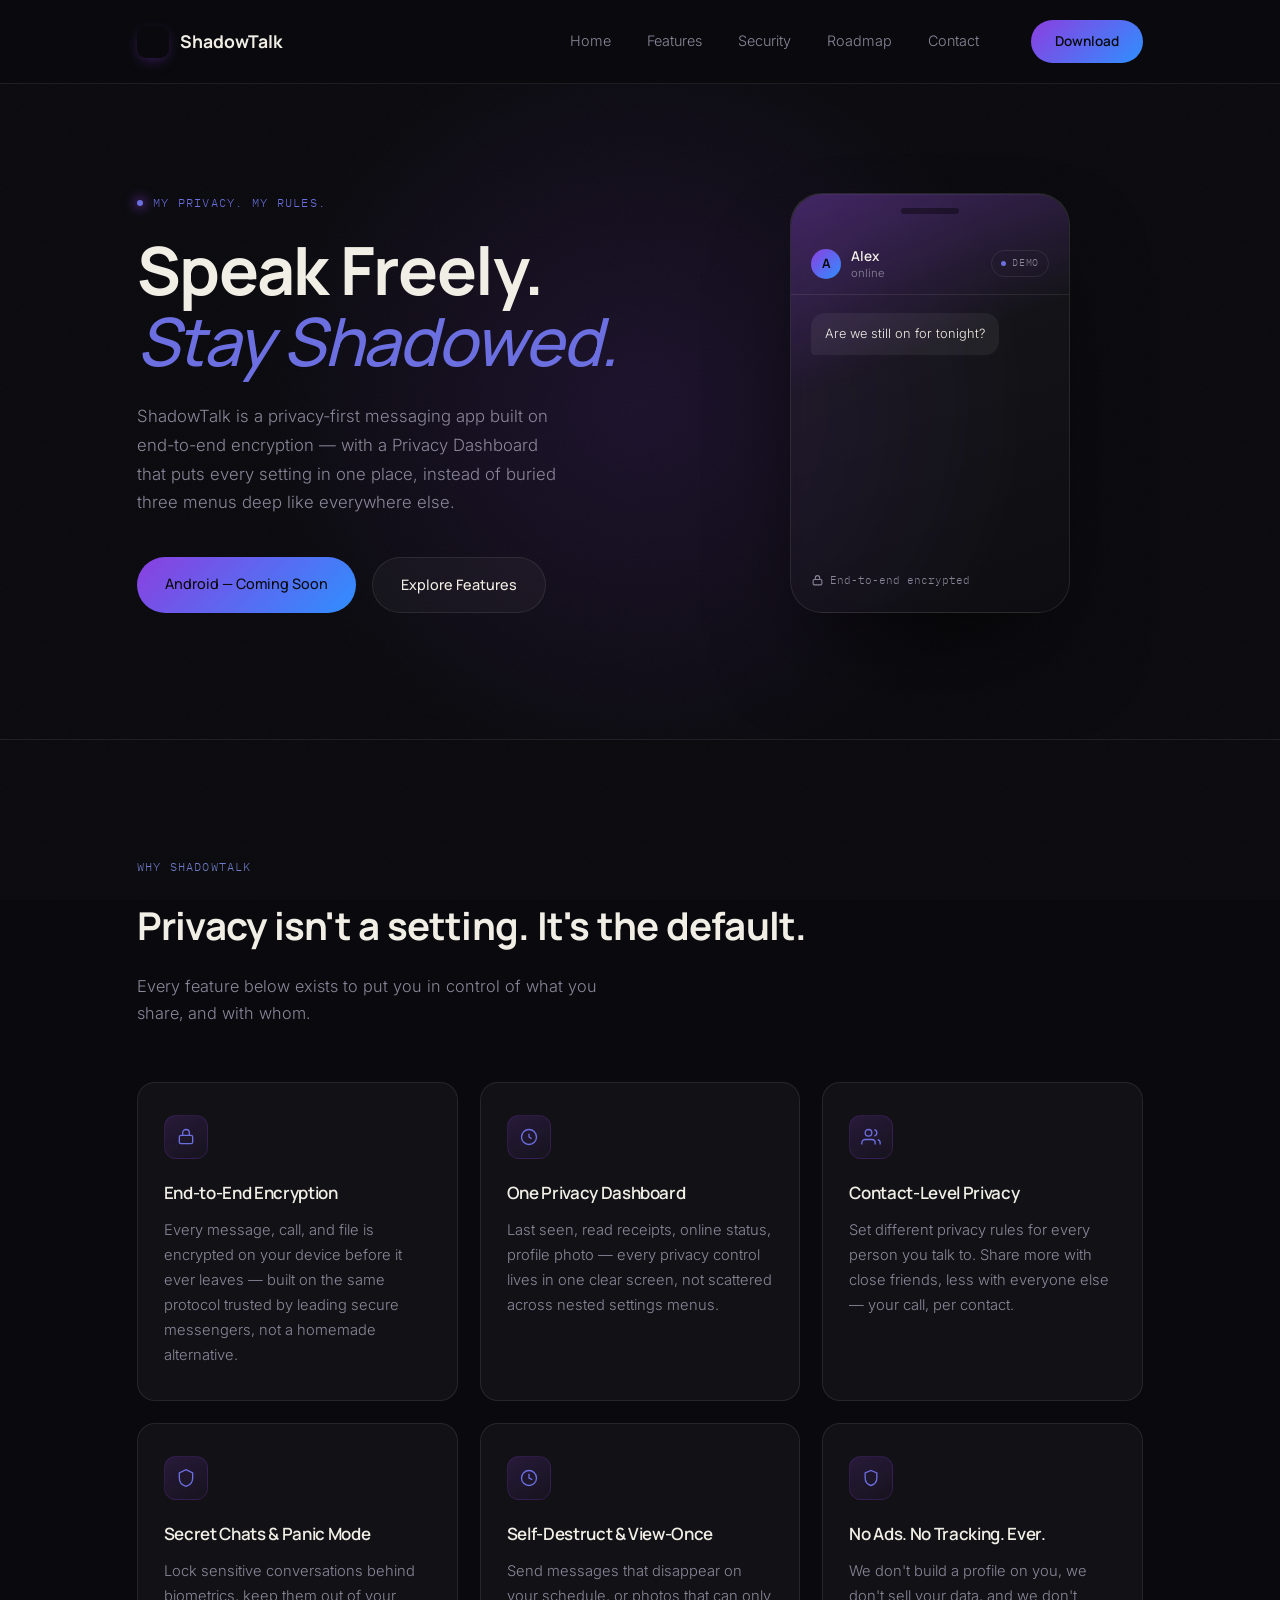
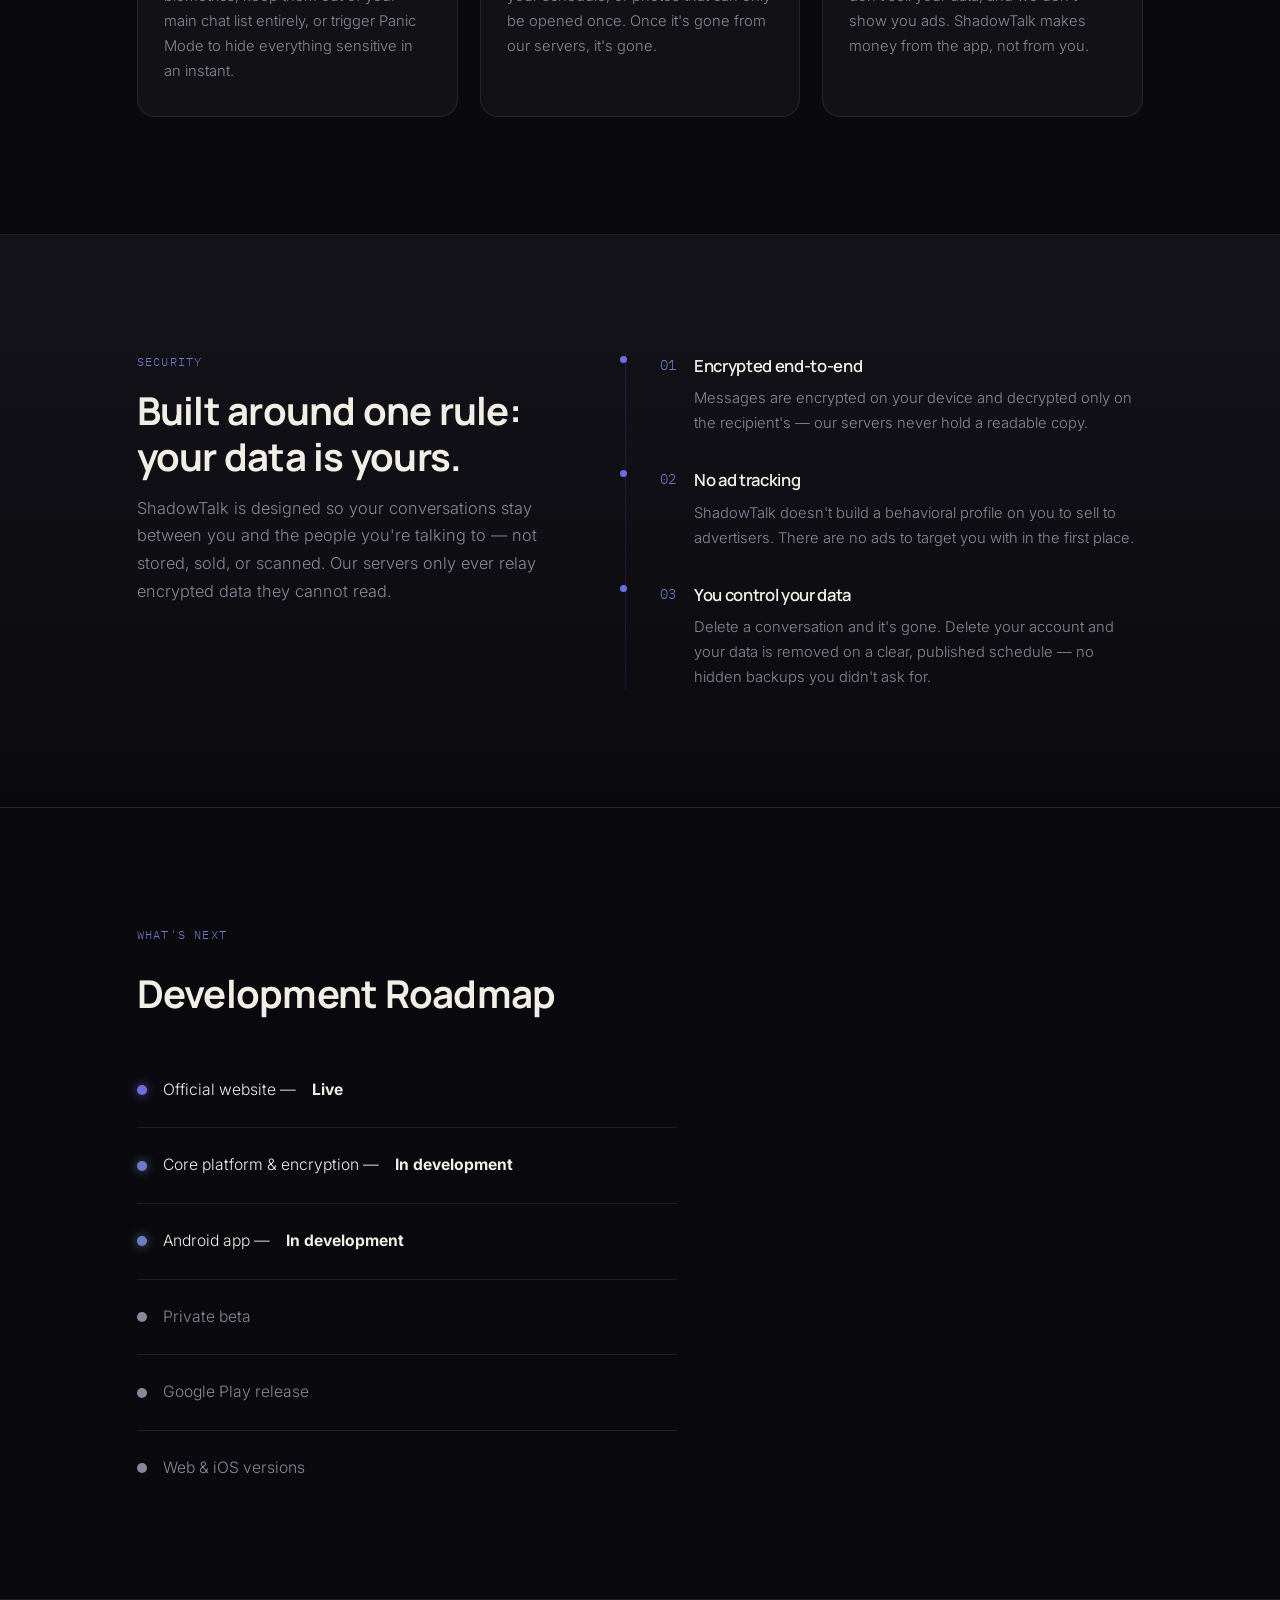
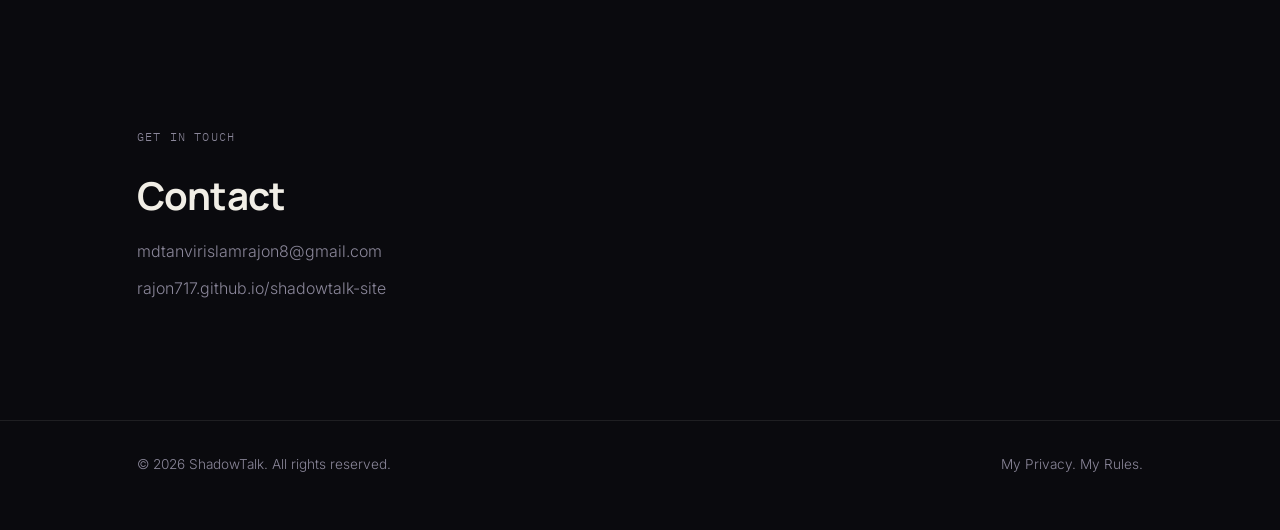
==== commit 5f00734d: "Update index.html" ====
--- a/index.html
+++ b/index.html
@@ -3,7 +3,9 @@
 <head>
 <meta charset="UTF-8">
 <meta name="viewport" content="width=device-width, initial-scale=1.0">
-<title>ShadowTalk | Your Privacy. Your Rules.</title>
+<title>ShadowTalk | Speak Freely. Stay Shadowed.</title>
+<meta name="description" content="ShadowTalk is a privacy-first messaging app built on end-to-end encryption, a Privacy Dashboard you control, Secret Chats, and Panic Mode. My Privacy. My Rules.">
+<link rel="icon" href="data:image/svg+xml,%3Csvg xmlns='http://www.w3.org/2000/svg' viewBox='0 0 32 32'%3E%3Cdefs%3E%3ClinearGradient id='g' x1='0' y1='0' x2='1' y2='1'%3E%3Cstop offset='0' stop-color='%238B3FE0'/%3E%3Cstop offset='1' stop-color='%232F8FFF'/%3E%3C/linearGradient%3E%3C/defs%3E%3Crect width='32' height='32' rx='9' fill='url(%23g)'/%3E%3Cpath d='M11 15v-3.2a5 5 0 0 1 10 0V15' stroke='%230A0A0E' stroke-width='2' fill='none' stroke-linecap='round'/%3E%3Crect x='8.5' y='15' width='15' height='11' rx='2.4' fill='%230A0A0E'/%3E%3C/svg%3E" type="image/svg+xml">
 <link rel="stylesheet" href="style.css">
 <link rel="preconnect" href="https://fonts.googleapis.com">
 <link rel="preconnect" href="https://fonts.gstatic.com" crossorigin>
@@ -16,7 +18,12 @@
 <header class="header">
   <div class="container nav-inner">
     <a href="#home" class="logo">
-      <span class="logo-mark">S</span>
+      <span class="logo-mark" aria-hidden="true">
+        <svg viewBox="0 0 24 24" width="16" height="16" fill="none" stroke="#0A0A0E" stroke-width="2">
+          <rect x="4" y="10" width="16" height="10" rx="2"></rect>
+          <path d="M8 10V7a4 4 0 0 1 8 0v3"></path>
+        </svg>
+      </span>
       <span>ShadowTalk</span>
     </a>
 
@@ -42,11 +49,12 @@
     <div class="hero-glow" aria-hidden="true"></div>
     <div class="container hero-inner">
       <div class="hero-content reveal">
-        <p class="eyebrow"><span class="dot-pulse"></span>Private messaging, done right</p>
-        <h1>Your Privacy.<br><span class="italic">Your Rules.</span></h1>
+        <p class="eyebrow"><span class="dot-pulse"></span>My Privacy. My Rules.</p>
+        <h1>Speak Freely.<br><span class="italic">Stay Shadowed.</span></h1>
         <p class="hero-sub">
-          ShadowTalk is a next-generation private messaging platform, crafted for
-          people who value privacy, security and freedom online.
+          ShadowTalk is a privacy-first messaging app built on end-to-end encryption —
+          with a Privacy Dashboard that puts every setting in one place, instead of
+          buried three menus deep like everywhere else.
         </p>
         <div class="hero-buttons">
           <a href="#" class="btn-primary">Android — Coming Soon</a>
@@ -85,8 +93,8 @@
   <section id="features" class="features">
     <div class="container">
       <p class="section-eyebrow reveal">Why ShadowTalk</p>
-      <h2 class="reveal">Why Choose ShadowTalk?</h2>
-      <p class="section-subtitle reveal">Private by default. Secure by design.</p>
+      <h2 class="reveal">Privacy isn't a setting. It's the default.</h2>
+      <p class="section-subtitle reveal">Every feature below exists to put you in control of what you share, and with whom.</p>
 
       <div class="features-grid">
         <div class="feature-card reveal">
@@ -97,38 +105,18 @@
             </svg>
           </div>
           <h3>End-to-End Encryption</h3>
-          <p>Your messages stay between you and the people you choose — no one else can read them in transit.</p>
-        </div>
-
-        <div class="feature-card reveal">
-          <div class="feature-icon">
-            <svg viewBox="0 0 24 24" width="20" height="20" fill="none" stroke="currentColor" stroke-width="1.6">
-              <path d="M12 3l7 3v6c0 5-3.5 8-7 9-3.5-1-7-4-7-9V6l7-3z"></path>
-            </svg>
-          </div>
-          <h3>Privacy First</h3>
-          <p>No tracking, no ads. What you send and who you talk to stays yours.</p>
-        </div>
-
-        <div class="feature-card reveal">
-          <div class="feature-icon">
-            <svg viewBox="0 0 24 24" width="20" height="20" fill="none" stroke="currentColor" stroke-width="1.6">
-              <path d="M13 2L4 14h6l-1 8 9-12h-6l1-8z"></path>
-            </svg>
-          </div>
-          <h3>Lightning Fast</h3>
-          <p>Messages send and arrive instantly, with a smooth experience on any connection.</p>
-        </div>
-
-        <div class="feature-card reveal">
-          <div class="feature-icon">
-            <svg viewBox="0 0 24 24" width="20" height="20" fill="none" stroke="currentColor" stroke-width="1.6">
-              <path d="M14 2H6a2 2 0 0 0-2 2v16a2 2 0 0 0 2 2h12a2 2 0 0 0 2-2V8z"></path>
-              <path d="M14 2v6h6"></path>
-            </svg>
-          </div>
-          <h3>Secure File Sharing</h3>
-          <p>Share photos, videos and documents with the same protection as your messages.</p>
+          <p>Every message, call, and file is encrypted on your device before it ever leaves — built on the same protocol trusted by leading secure messengers, not a homemade alternative.</p>
+        </div>
+
+        <div class="feature-card reveal">
+          <div class="feature-icon">
+            <svg viewBox="0 0 24 24" width="20" height="20" fill="none" stroke="currentColor" stroke-width="1.6">
+              <circle cx="12" cy="12" r="9"></circle>
+              <path d="M12 8v4l3 2"></path>
+            </svg>
+          </div>
+          <h3>One Privacy Dashboard</h3>
+          <p>Last seen, read receipts, online status, profile photo — every privacy control lives in one clear screen, not scattered across nested settings menus.</p>
         </div>
 
         <div class="feature-card reveal">
@@ -140,18 +128,39 @@
               <path d="M16 3.13a4 4 0 0 1 0 7.75"></path>
             </svg>
           </div>
-          <h3>Private Groups</h3>
-          <p>Build communities you control, with the same privacy as a one-on-one chat.</p>
-        </div>
-
-        <div class="feature-card reveal">
-          <div class="feature-icon">
-            <svg viewBox="0 0 24 24" width="20" height="20" fill="none" stroke="currentColor" stroke-width="1.6">
-              <path d="M21 12.79A9 9 0 1 1 11.21 3 7 7 0 0 0 21 12.79z"></path>
-            </svg>
-          </div>
-          <h3>Modern Dark Mode</h3>
-          <p>A comfortable interface designed to feel just as good at night as it does in daylight.</p>
+          <h3>Contact-Level Privacy</h3>
+          <p>Set different privacy rules for every person you talk to. Share more with close friends, less with everyone else — your call, per contact.</p>
+        </div>
+
+        <div class="feature-card reveal">
+          <div class="feature-icon">
+            <svg viewBox="0 0 24 24" width="20" height="20" fill="none" stroke="currentColor" stroke-width="1.6">
+              <path d="M12 2l8 4v6c0 5.5-3.8 8.7-8 10-4.2-1.3-8-4.5-8-10V6l8-4z"></path>
+            </svg>
+          </div>
+          <h3>Secret Chats &amp; Panic Mode</h3>
+          <p>Lock sensitive conversations behind biometrics, keep them out of your main chat list entirely, or trigger Panic Mode to hide everything sensitive in an instant.</p>
+        </div>
+
+        <div class="feature-card reveal">
+          <div class="feature-icon">
+            <svg viewBox="0 0 24 24" width="20" height="20" fill="none" stroke="currentColor" stroke-width="1.6">
+              <circle cx="12" cy="12" r="9"></circle>
+              <path d="M12 7v5l4 2"></path>
+            </svg>
+          </div>
+          <h3>Self-Destruct &amp; View-Once</h3>
+          <p>Send messages that disappear on your schedule, or photos that can only be opened once. Once it's gone from our servers, it's gone.</p>
+        </div>
+
+        <div class="feature-card reveal">
+          <div class="feature-icon">
+            <svg viewBox="0 0 24 24" width="20" height="20" fill="none" stroke="currentColor" stroke-width="1.6">
+              <path d="M12 3l7 3v6c0 5-3.5 8-7 9-3.5-1-7-4-7-9V6l7-3z"></path>
+            </svg>
+          </div>
+          <h3>No Ads. No Tracking. Ever.</h3>
+          <p>We don't build a profile on you, we don't sell your data, and we don't show you ads. ShadowTalk makes money from the app, not from you.</p>
         </div>
       </div>
     </div>
@@ -163,8 +172,9 @@
         <p class="section-eyebrow">Security</p>
         <h2>Built around one rule:<br>your data is yours.</h2>
         <p class="section-subtitle">
-          ShadowTalk is designed so that your conversations stay between you and
-          the people you're talking to — not stored, sold, or scanned.
+          ShadowTalk is designed so your conversations stay between you and the
+          people you're talking to — not stored, sold, or scanned. Our servers
+          only ever relay encrypted data they cannot read.
         </p>
       </div>
 
@@ -172,22 +182,22 @@
         <li class="reveal">
           <span class="num">01</span>
           <div>
-            <h3>Encrypted in transit</h3>
-            <p>Every message is encrypted end-to-end before it leaves your device.</p>
+            <h3>Encrypted end-to-end</h3>
+            <p>Messages are encrypted on your device and decrypted only on the recipient's — our servers never hold a readable copy.</p>
           </div>
         </li>
         <li class="reveal">
           <span class="num">02</span>
           <div>
             <h3>No ad tracking</h3>
-            <p>ShadowTalk doesn't build a profile on you to sell to advertisers.</p>
+            <p>ShadowTalk doesn't build a behavioral profile on you to sell to advertisers. There are no ads to target you with in the first place.</p>
           </div>
         </li>
         <li class="reveal">
           <span class="num">03</span>
           <div>
             <h3>You control your data</h3>
-            <p>Delete a conversation and it's gone — no hidden backups you didn't ask for.</p>
+            <p>Delete a conversation and it's gone. Delete your account and your data is removed on a clear, published schedule — no hidden backups you didn't ask for.</p>
           </div>
         </li>
       </ol>
@@ -201,11 +211,11 @@
 
       <ol class="timeline">
         <li class="done reveal"><span class="dot"></span>Official website — <strong>Live</strong></li>
+        <li class="active reveal"><span class="dot"></span>Core platform &amp; encryption — <strong>In development</strong></li>
         <li class="active reveal"><span class="dot"></span>Android app — <strong>In development</strong></li>
-        <li class="active reveal"><span class="dot"></span>Private beta — <strong>Coming soon</strong></li>
+        <li class="reveal"><span class="dot"></span>Private beta</li>
         <li class="reveal"><span class="dot"></span>Google Play release</li>
-        <li class="reveal"><span class="dot"></span>Web version</li>
-        <li class="reveal"><span class="dot"></span>iOS version</li>
+        <li class="reveal"><span class="dot"></span>Web &amp; iOS versions</li>
       </ol>
     </div>
   </section>
@@ -214,7 +224,7 @@
     <div class="container reveal">
       <p class="section-eyebrow">Get in touch</p>
       <h2>Contact</h2>
-      <p><a href="mailto:support@shadowtalk.app">support@shadowtalk.app</a></p>
+      <p><a href="mailto:mdtanvirislamrajon8@gmail.com">mdtanvirislamrajon8@gmail.com</a></p>
       <p><a href="https://rajon717.github.io/shadowtalk-site/">rajon717.github.io/shadowtalk-site</a></p>
     </div>
   </section>
@@ -224,7 +234,7 @@
 <footer class="footer">
   <div class="container footer-inner">
     <p>&copy; 2026 ShadowTalk. All rights reserved.</p>
-    <p>Your Privacy. Your Rules.</p>
+    <p>My Privacy. My Rules.</p>
   </div>
 </footer>
 
@@ -322,4 +332,5 @@
 </script>
 
 </body>
-  </html>
+          </html>
+                                  
--- a/style.css
+++ b/style.css
@@ -2,9 +2,12 @@
   --obsidian: #0A0A0E;
   --surface: rgba(255,255,255,0.035);
   --surface-solid: #14131A;
-  --champagne: #CBA968;
-  --champagne-soft: rgba(203,169,104,0.15);
-  --steel: #5C7C93;
+  --violet: #8B3FE0;
+  --azure: #2F8FFF;
+  --champagne: #6C6FE0;
+  --champagne-soft: rgba(139,63,224,0.18);
+  --accent-gradient: linear-gradient(135deg, var(--violet), var(--azure));
+  --steel: #6E7BC8;
   --paper: #F1EEE6;
   --muted: #8B879A;
   --border: rgba(241,238,230,0.09);
@@ -90,10 +93,10 @@
 }
 
 .logo-mark{
-  width: 30px;
-  height: 30px;
+  width: 32px;
+  height: 32px;
   border-radius: 9px;
-  background: linear-gradient(150deg, var(--champagne), #8a6f3f);
+  object-fit: cover;
   display: flex;
   align-items: center;
   justify-content: center;
@@ -101,7 +104,7 @@
   font-weight: 800;
   font-size: 0.95rem;
   color: var(--obsidian);
-  box-shadow: 0 4px 14px -4px rgba(203,169,104,0.5);
+  box-shadow: 0 4px 14px -4px rgba(139,63,224,0.5);
 }
 
 .nav{
@@ -119,7 +122,7 @@
 .nav a:hover{ color: var(--paper); }
 
 .download-btn{
-  background: linear-gradient(135deg, var(--champagne), #a9895a);
+  background: var(--accent-gradient);
   color: var(--obsidian);
   font-family: 'Manrope', sans-serif;
   font-weight: 600;
@@ -133,7 +136,7 @@
 
 .download-btn:hover{
   transform: translateY(-1px);
-  box-shadow: 0 10px 26px -6px rgba(203,169,104,0.55);
+  box-shadow: 0 10px 26px -6px rgba(139,63,224,0.55);
 }
 
 .nav-toggle{
@@ -167,7 +170,7 @@
   width: 900px;
   height: 900px;
   transform: translateX(-50%);
-  background: radial-gradient(circle, rgba(203,169,104,0.14), transparent 60%);
+  background: radial-gradient(circle, rgba(139,63,224,0.14), transparent 60%);
   pointer-events: none;
   z-index: 0;
 }
@@ -198,7 +201,7 @@
   height: 6px;
   border-radius: 50%;
   background: var(--champagne);
-  box-shadow: 0 0 12px 2px rgba(203,169,104,0.7);
+  box-shadow: 0 0 12px 2px rgba(139,63,224,0.7);
   animation: pulse 2.4s ease-in-out infinite;
 }
 
@@ -237,13 +240,13 @@
 }
 
 .btn-primary{
-  background: linear-gradient(135deg, var(--champagne), #a9895a);
+  background: var(--accent-gradient);
   color: var(--obsidian);
 }
 
 .btn-primary:hover{
   transform: translateY(-2px);
-  box-shadow: 0 14px 34px -10px rgba(203,169,104,0.5);
+  box-shadow: 0 14px 34px -10px rgba(139,63,224,0.5);
 }
 
 .btn-secondary{
@@ -275,7 +278,7 @@
   position: absolute;
   inset: 0;
   border-radius: 32px;
-  background: linear-gradient(160deg, rgba(203,169,104,0.35), transparent 40%);
+  background: linear-gradient(160deg, rgba(139,63,224,0.35), transparent 40%);
   -webkit-mask: linear-gradient(#fff 0 0) content-box, linear-gradient(#fff 0 0);
   mask: linear-gradient(#fff 0 0) content-box, linear-gradient(#fff 0 0);
   padding: 1px;
@@ -307,7 +310,7 @@
   width: 30px;
   height: 30px;
   border-radius: 50%;
-  background: linear-gradient(135deg, var(--champagne), #8a6f3f);
+  background: var(--accent-gradient);
   color: var(--obsidian);
   font-family: 'Manrope', sans-serif;
   font-weight: 700;
@@ -387,7 +390,7 @@
 }
 
 .device-msg.me{
-  background: linear-gradient(135deg, var(--champagne), #a9895a);
+  background: var(--accent-gradient);
   color: var(--obsidian);
   align-self: flex-end;
   border-bottom-right-radius: 4px;
@@ -485,7 +488,7 @@
   width: 44px;
   height: 44px;
   border-radius: 12px;
-  background: linear-gradient(150deg, rgba(203,169,104,0.18), rgba(203,169,104,0.04));
+  background: linear-gradient(150deg, rgba(139,63,224,0.18), rgba(139,63,224,0.04));
   border: 1px solid var(--champagne-soft);
   color: var(--champagne);
   display: flex;
@@ -600,7 +603,7 @@
 }
 
 .timeline li.done{ color: var(--paper); }
-.timeline li.done .dot{ background: var(--champagne); box-shadow: 0 0 10px 1px rgba(203,169,104,0.6); }
+.timeline li.done .dot{ background: var(--champagne); box-shadow: 0 0 10px 1px rgba(139,63,224,0.6); }
 .timeline li.active .dot{ background: var(--steel); box-shadow: 0 0 10px 1px rgba(92,124,147,0.6); }
 .timeline li.active{ color: var(--paper); }
 
@@ -668,4 +671,4 @@
 a:focus-visible, button:focus-visible{
   outline: 2px solid var(--champagne);
   outline-offset: 3px;
-    }
+  }
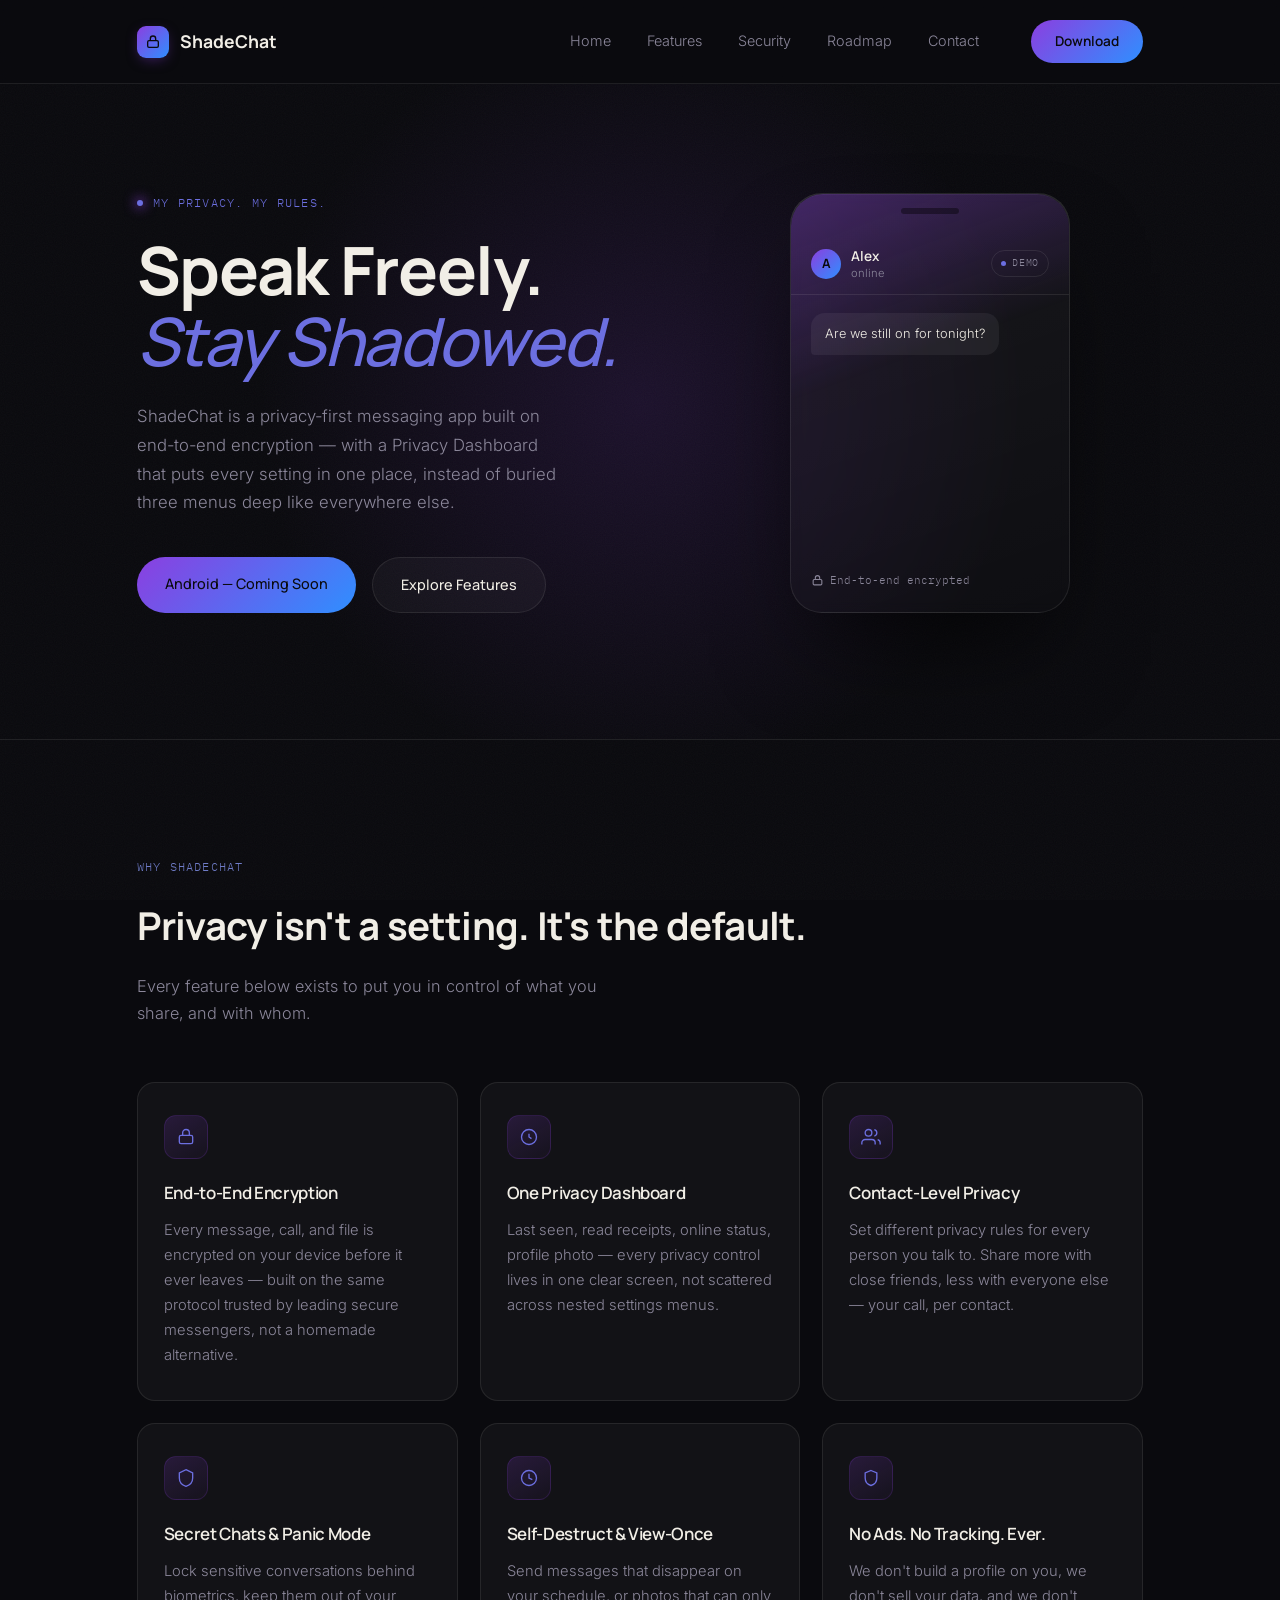
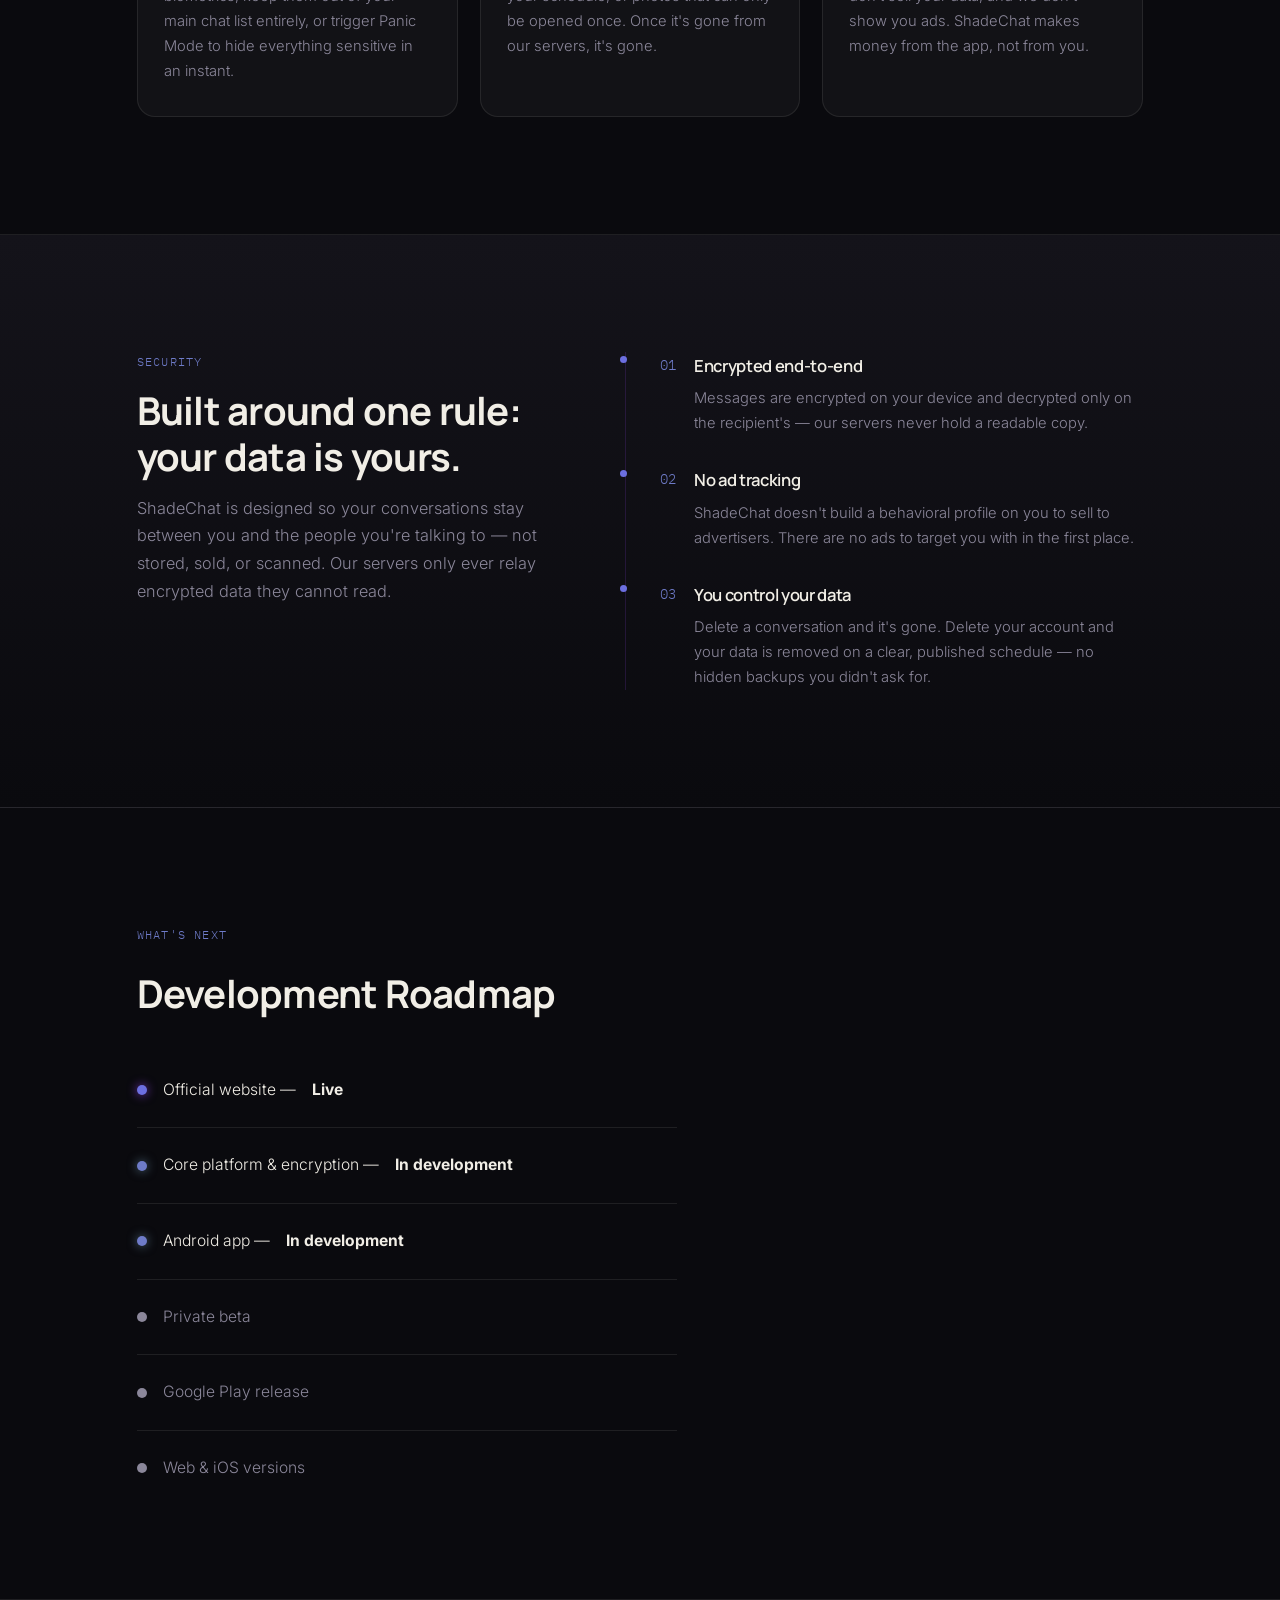
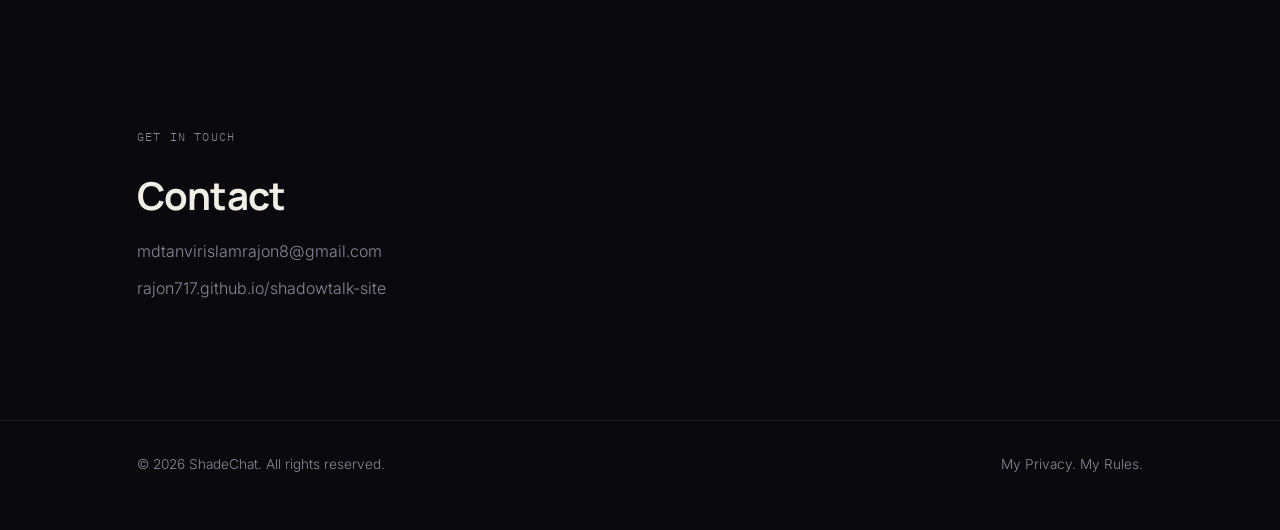
==== commit 01cf883c: "Rename app from ShadowTalk to ShadeChat" ====
--- a/index.html
+++ b/index.html
@@ -3,8 +3,8 @@
 <head>
 <meta charset="UTF-8">
 <meta name="viewport" content="width=device-width, initial-scale=1.0">
-<title>ShadowTalk | Speak Freely. Stay Shadowed.</title>
-<meta name="description" content="ShadowTalk is a privacy-first messaging app built on end-to-end encryption, a Privacy Dashboard you control, Secret Chats, and Panic Mode. My Privacy. My Rules.">
+<title>ShadeChat | Speak Freely. Stay Shadowed.</title>
+<meta name="description" content="ShadeChat is a privacy-first messaging app built on end-to-end encryption, a Privacy Dashboard you control, Secret Chats, and Panic Mode. My Privacy. My Rules.">
 <link rel="icon" href="data:image/svg+xml,%3Csvg xmlns='http://www.w3.org/2000/svg' viewBox='0 0 32 32'%3E%3Cdefs%3E%3ClinearGradient id='g' x1='0' y1='0' x2='1' y2='1'%3E%3Cstop offset='0' stop-color='%238B3FE0'/%3E%3Cstop offset='1' stop-color='%232F8FFF'/%3E%3C/linearGradient%3E%3C/defs%3E%3Crect width='32' height='32' rx='9' fill='url(%23g)'/%3E%3Cpath d='M11 15v-3.2a5 5 0 0 1 10 0V15' stroke='%230A0A0E' stroke-width='2' fill='none' stroke-linecap='round'/%3E%3Crect x='8.5' y='15' width='15' height='11' rx='2.4' fill='%230A0A0E'/%3E%3C/svg%3E" type="image/svg+xml">
 <link rel="stylesheet" href="style.css">
 <link rel="preconnect" href="https://fonts.googleapis.com">
@@ -24,7 +24,7 @@
           <path d="M8 10V7a4 4 0 0 1 8 0v3"></path>
         </svg>
       </span>
-      <span>ShadowTalk</span>
+      <span>ShadeChat</span>
     </a>
 
     <nav class="nav" id="site-nav">
@@ -52,7 +52,7 @@
         <p class="eyebrow"><span class="dot-pulse"></span>My Privacy. My Rules.</p>
         <h1>Speak Freely.<br><span class="italic">Stay Shadowed.</span></h1>
         <p class="hero-sub">
-          ShadowTalk is a privacy-first messaging app built on end-to-end encryption —
+          ShadeChat is a privacy-first messaging app built on end-to-end encryption —
           with a Privacy Dashboard that puts every setting in one place, instead of
           buried three menus deep like everywhere else.
         </p>
@@ -92,7 +92,7 @@
 
   <section id="features" class="features">
     <div class="container">
-      <p class="section-eyebrow reveal">Why ShadowTalk</p>
+      <p class="section-eyebrow reveal">Why ShadeChat</p>
       <h2 class="reveal">Privacy isn't a setting. It's the default.</h2>
       <p class="section-subtitle reveal">Every feature below exists to put you in control of what you share, and with whom.</p>
 
@@ -160,7 +160,7 @@
             </svg>
           </div>
           <h3>No Ads. No Tracking. Ever.</h3>
-          <p>We don't build a profile on you, we don't sell your data, and we don't show you ads. ShadowTalk makes money from the app, not from you.</p>
+          <p>We don't build a profile on you, we don't sell your data, and we don't show you ads. ShadeChat makes money from the app, not from you.</p>
         </div>
       </div>
     </div>
@@ -172,7 +172,7 @@
         <p class="section-eyebrow">Security</p>
         <h2>Built around one rule:<br>your data is yours.</h2>
         <p class="section-subtitle">
-          ShadowTalk is designed so your conversations stay between you and the
+          ShadeChat is designed so your conversations stay between you and the
           people you're talking to — not stored, sold, or scanned. Our servers
           only ever relay encrypted data they cannot read.
         </p>
@@ -190,7 +190,7 @@
           <span class="num">02</span>
           <div>
             <h3>No ad tracking</h3>
-            <p>ShadowTalk doesn't build a behavioral profile on you to sell to advertisers. There are no ads to target you with in the first place.</p>
+            <p>ShadeChat doesn't build a behavioral profile on you to sell to advertisers. There are no ads to target you with in the first place.</p>
           </div>
         </li>
         <li class="reveal">
@@ -233,7 +233,7 @@
 
 <footer class="footer">
   <div class="container footer-inner">
-    <p>&copy; 2026 ShadowTalk. All rights reserved.</p>
+    <p>&copy; 2026 ShadeChat. All rights reserved.</p>
     <p>My Privacy. My Rules.</p>
   </div>
 </footer>
@@ -332,5 +332,4 @@
 </script>
 
 </body>
-          </html>
-                                  
+</html>
--- a/style.css
+++ b/style.css
@@ -105,6 +105,11 @@
   font-size: 0.95rem;
   color: var(--obsidian);
   box-shadow: 0 4px 14px -4px rgba(139,63,224,0.5);
+  /* Added: this class now also wraps an inline SVG mark (index.html no
+     longer references a missing logo.png) — needs its own background
+     since there's no <img> providing one. */
+  background: var(--accent-gradient);
+  flex-shrink: 0;
 }
 
 .nav{
@@ -672,3 +677,4 @@
   outline: 2px solid var(--champagne);
   outline-offset: 3px;
   }
+  
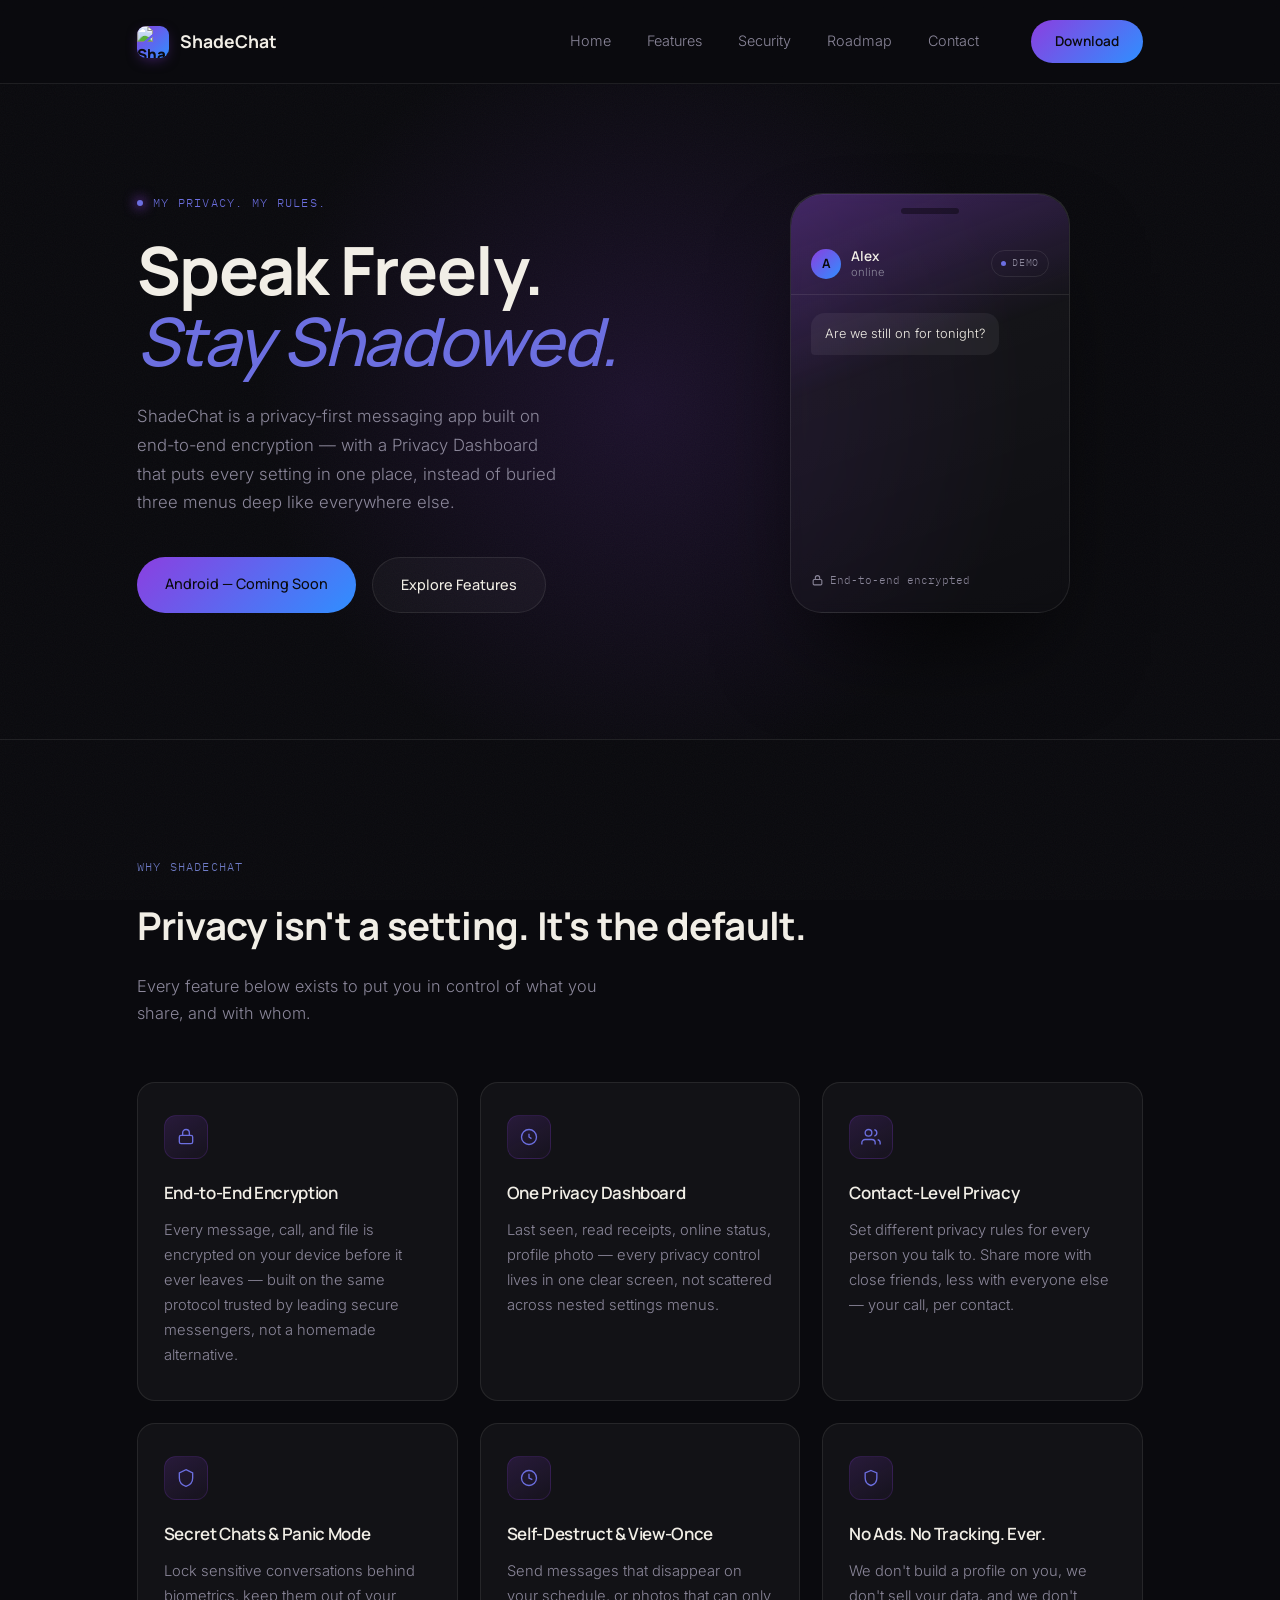
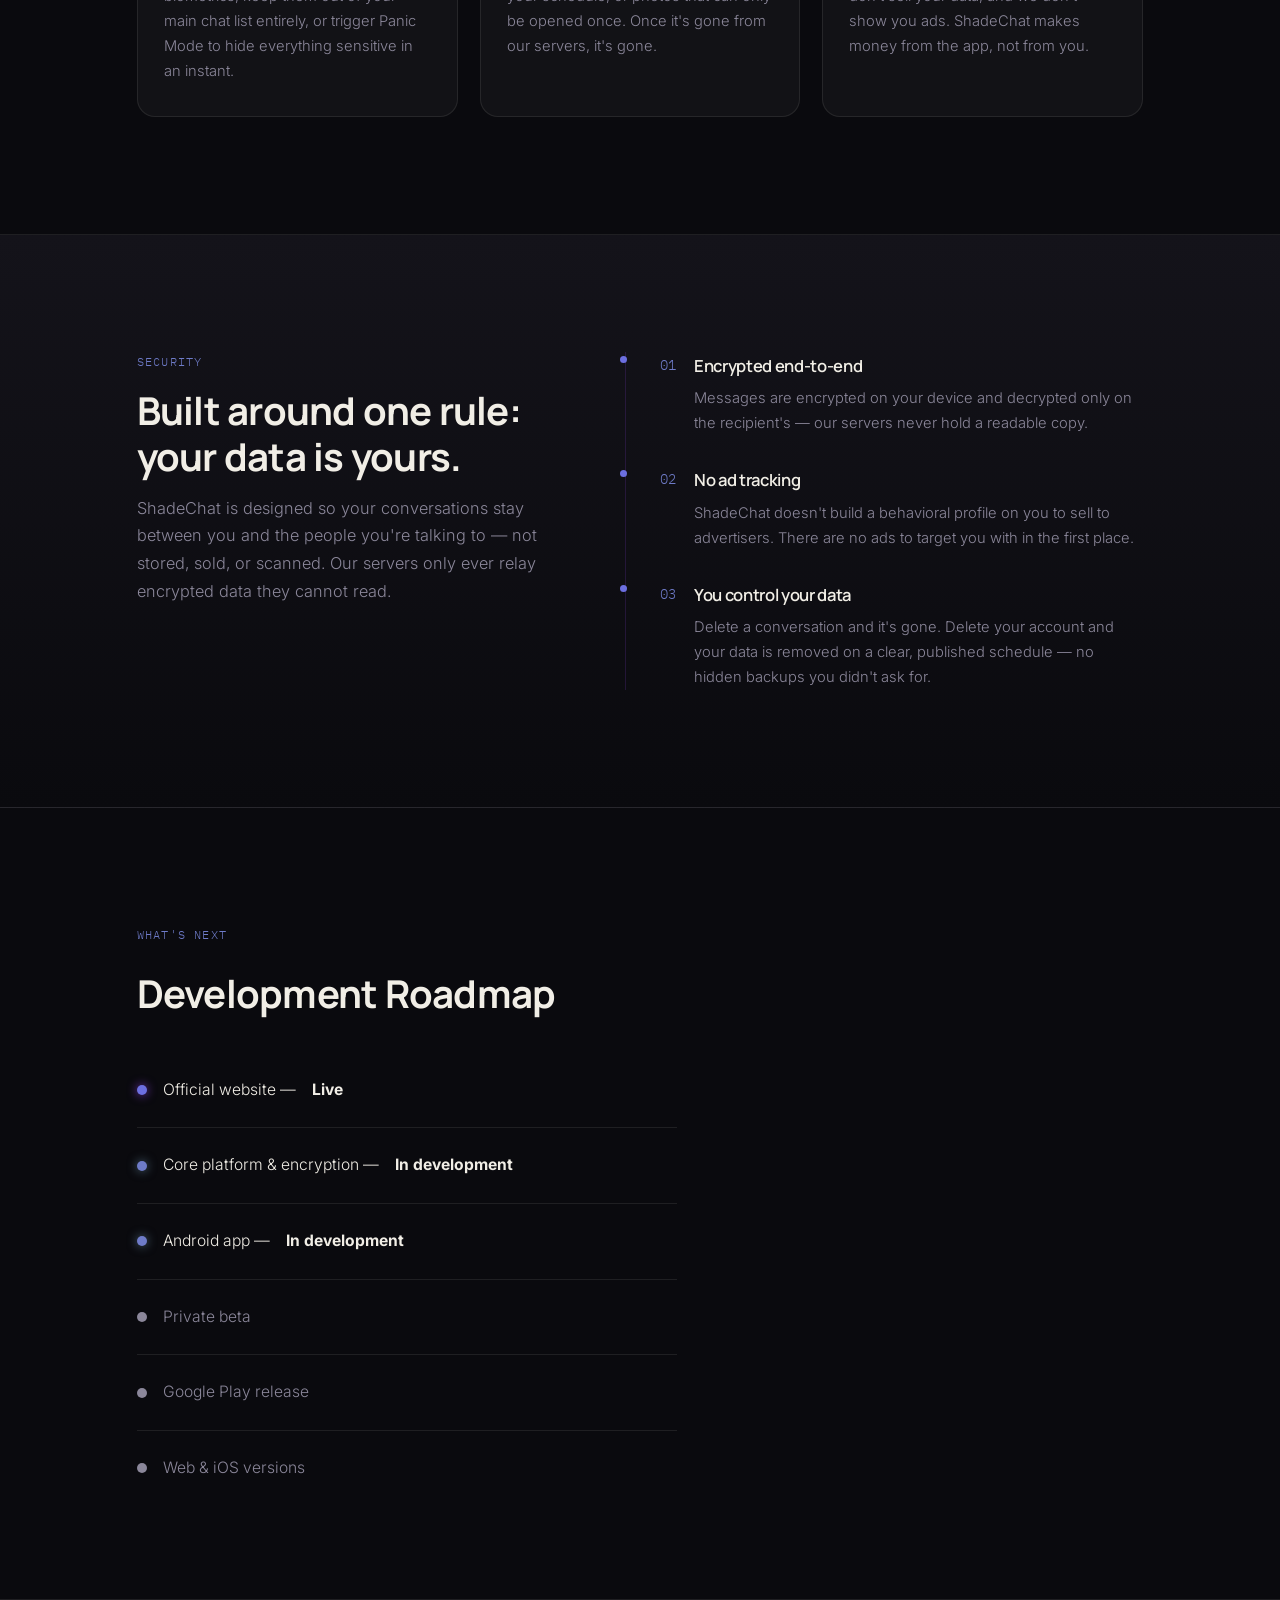
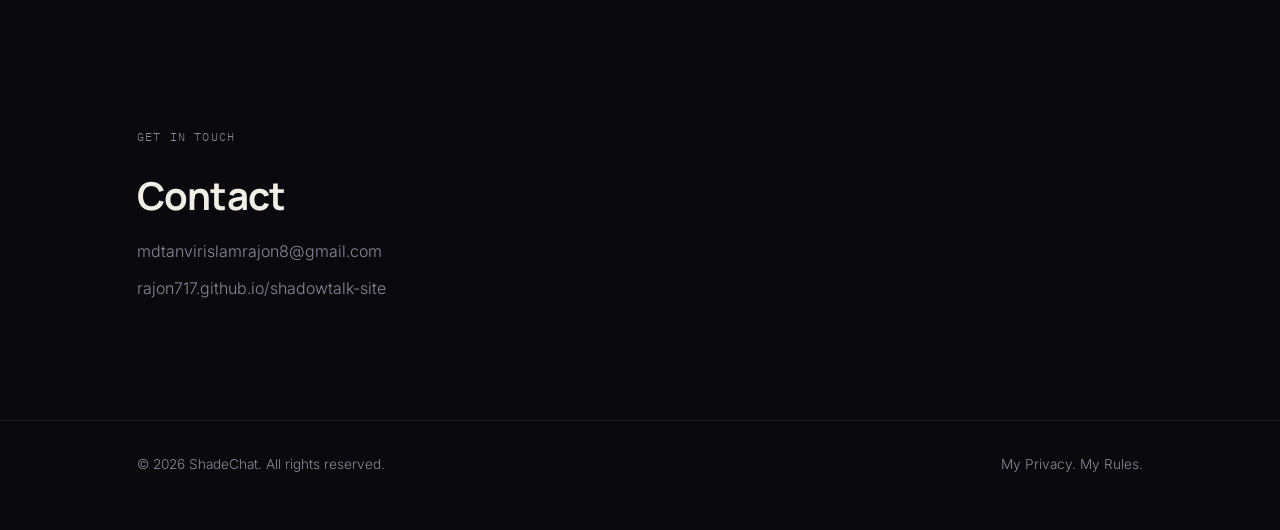
==== commit c704e050: "Replace logo SVG with PNG image" ====
--- a/index.html
+++ b/index.html
@@ -5,7 +5,7 @@
 <meta name="viewport" content="width=device-width, initial-scale=1.0">
 <title>ShadeChat | Speak Freely. Stay Shadowed.</title>
 <meta name="description" content="ShadeChat is a privacy-first messaging app built on end-to-end encryption, a Privacy Dashboard you control, Secret Chats, and Panic Mode. My Privacy. My Rules.">
-<link rel="icon" href="data:image/svg+xml,%3Csvg xmlns='http://www.w3.org/2000/svg' viewBox='0 0 32 32'%3E%3Cdefs%3E%3ClinearGradient id='g' x1='0' y1='0' x2='1' y2='1'%3E%3Cstop offset='0' stop-color='%238B3FE0'/%3E%3Cstop offset='1' stop-color='%232F8FFF'/%3E%3C/linearGradient%3E%3C/defs%3E%3Crect width='32' height='32' rx='9' fill='url(%23g)'/%3E%3Cpath d='M11 15v-3.2a5 5 0 0 1 10 0V15' stroke='%230A0A0E' stroke-width='2' fill='none' stroke-linecap='round'/%3E%3Crect x='8.5' y='15' width='15' height='11' rx='2.4' fill='%230A0A0E'/%3E%3C/svg%3E" type="image/svg+xml">
+<link rel="icon" href="logo.png" type="image/png">
 <link rel="stylesheet" href="style.css">
 <link rel="preconnect" href="https://fonts.googleapis.com">
 <link rel="preconnect" href="https://fonts.gstatic.com" crossorigin>
@@ -18,12 +18,7 @@
 <header class="header">
   <div class="container nav-inner">
     <a href="#home" class="logo">
-      <span class="logo-mark" aria-hidden="true">
-        <svg viewBox="0 0 24 24" width="16" height="16" fill="none" stroke="#0A0A0E" stroke-width="2">
-          <rect x="4" y="10" width="16" height="10" rx="2"></rect>
-          <path d="M8 10V7a4 4 0 0 1 8 0v3"></path>
-        </svg>
-      </span>
+      <img src="logo.png" alt="ShadeChat" class="logo-mark">
       <span>ShadeChat</span>
     </a>
 
@@ -332,4 +327,4 @@
 </script>
 
 </body>
-</html>
+                </html>
--- a/style.css
+++ b/style.css
@@ -96,7 +96,6 @@
   width: 32px;
   height: 32px;
   border-radius: 9px;
-  object-fit: cover;
   display: flex;
   align-items: center;
   justify-content: center;
@@ -105,9 +104,6 @@
   font-size: 0.95rem;
   color: var(--obsidian);
   box-shadow: 0 4px 14px -4px rgba(139,63,224,0.5);
-  /* Added: this class now also wraps an inline SVG mark (index.html no
-     longer references a missing logo.png) — needs its own background
-     since there's no <img> providing one. */
   background: var(--accent-gradient);
   flex-shrink: 0;
 }
@@ -676,5 +672,4 @@
 a:focus-visible, button:focus-visible{
   outline: 2px solid var(--champagne);
   outline-offset: 3px;
-  }
-  
+    }
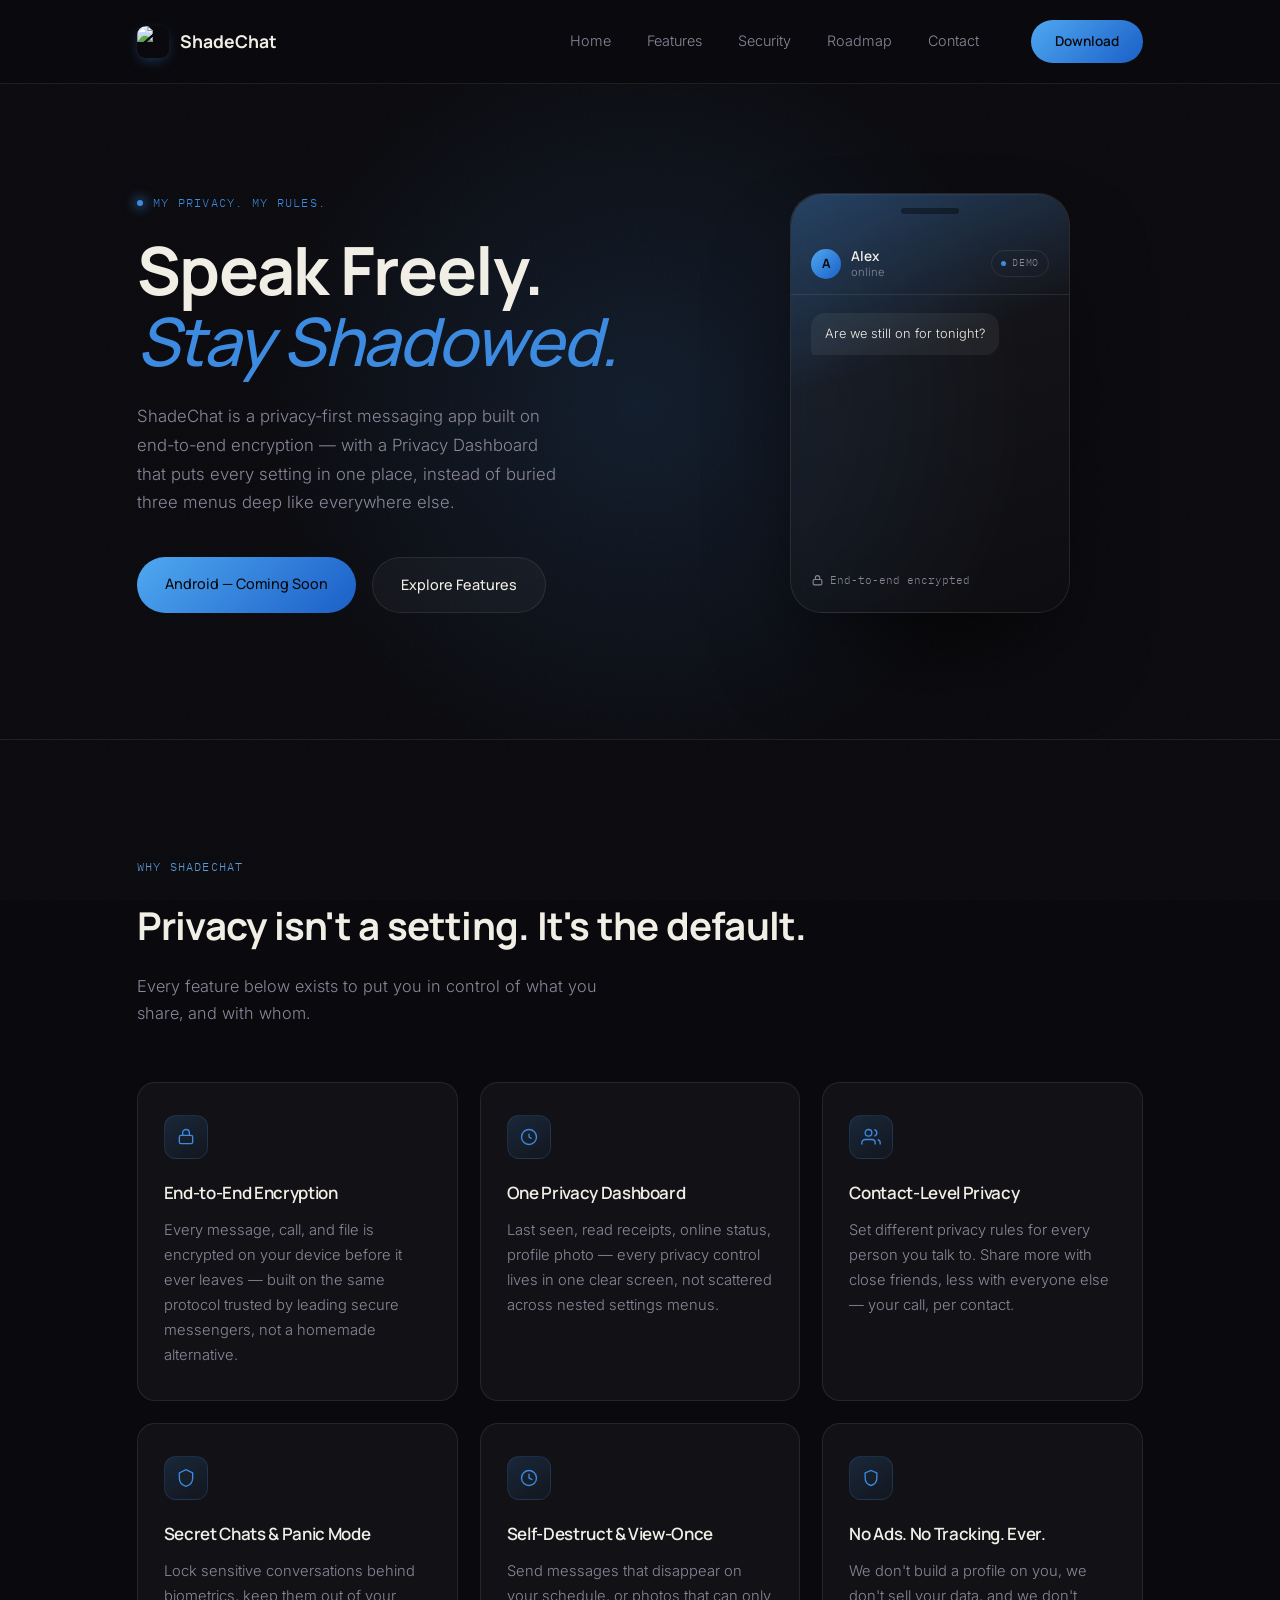
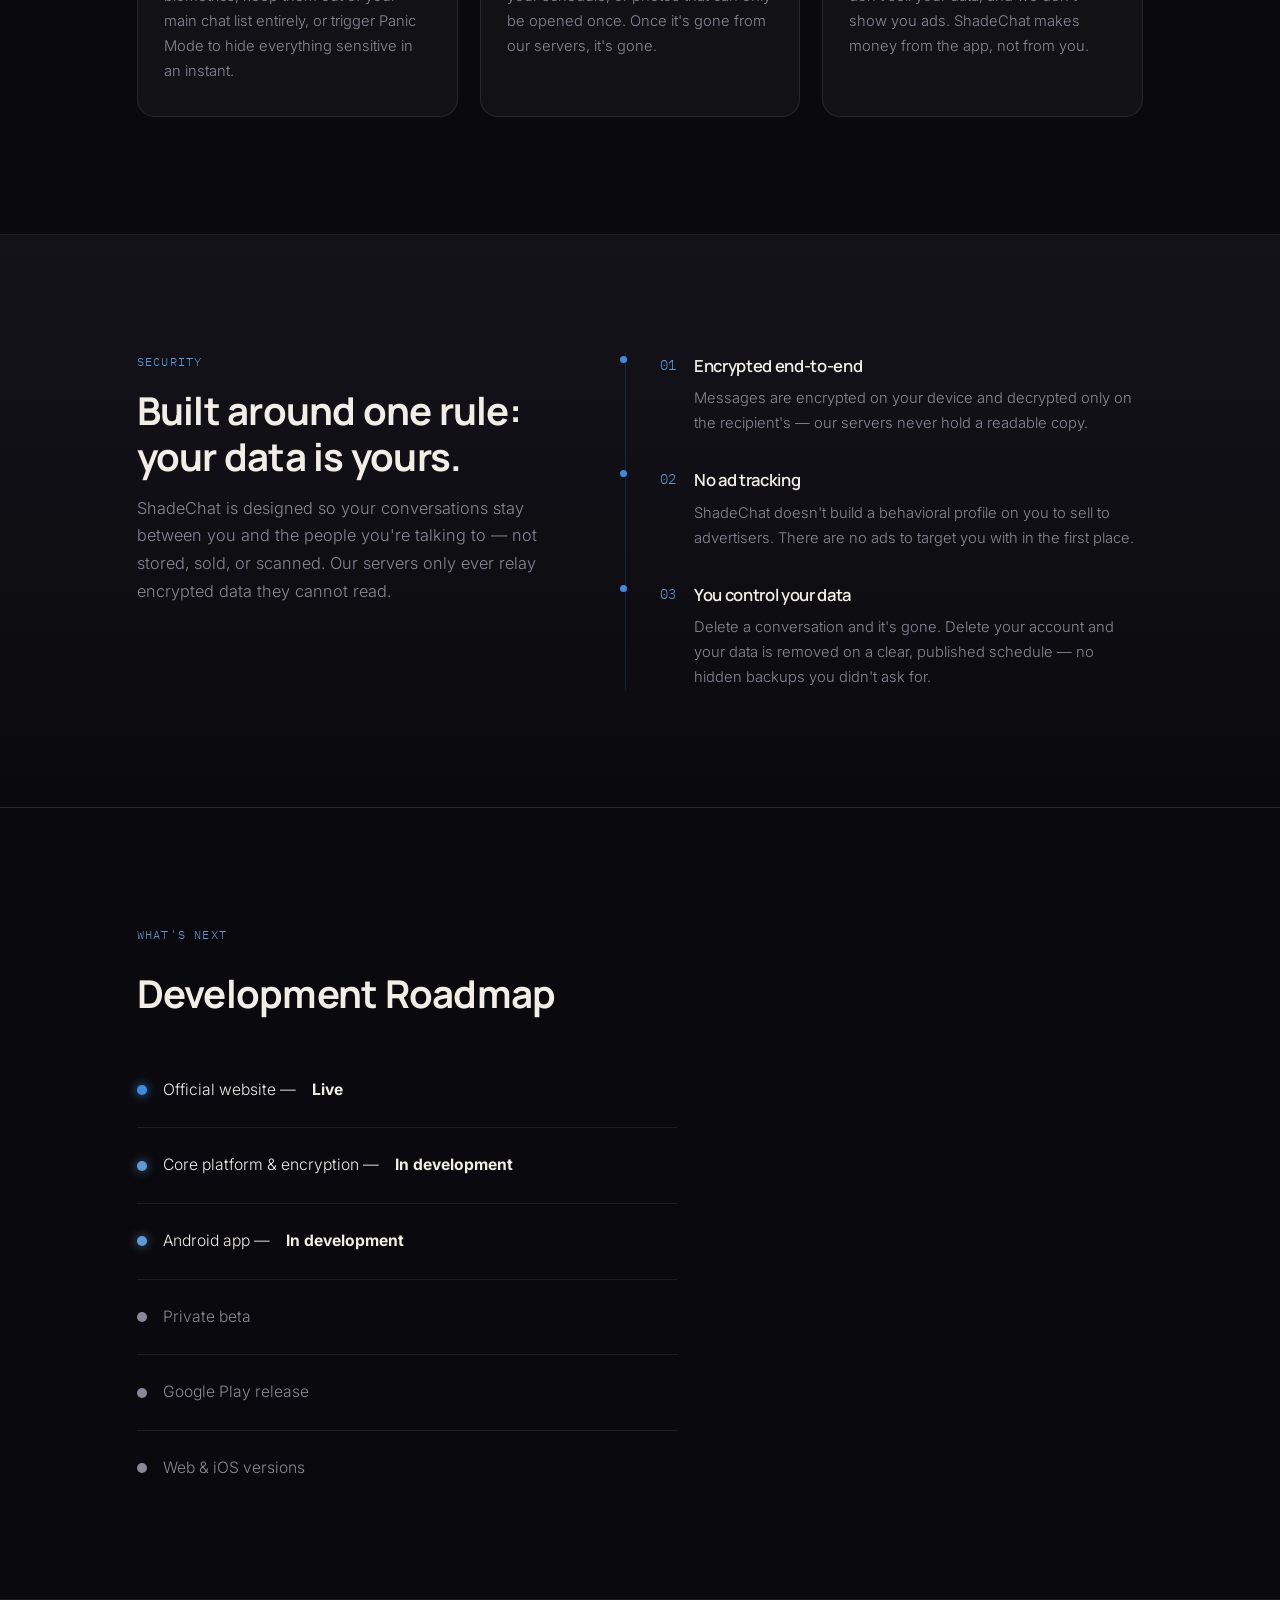
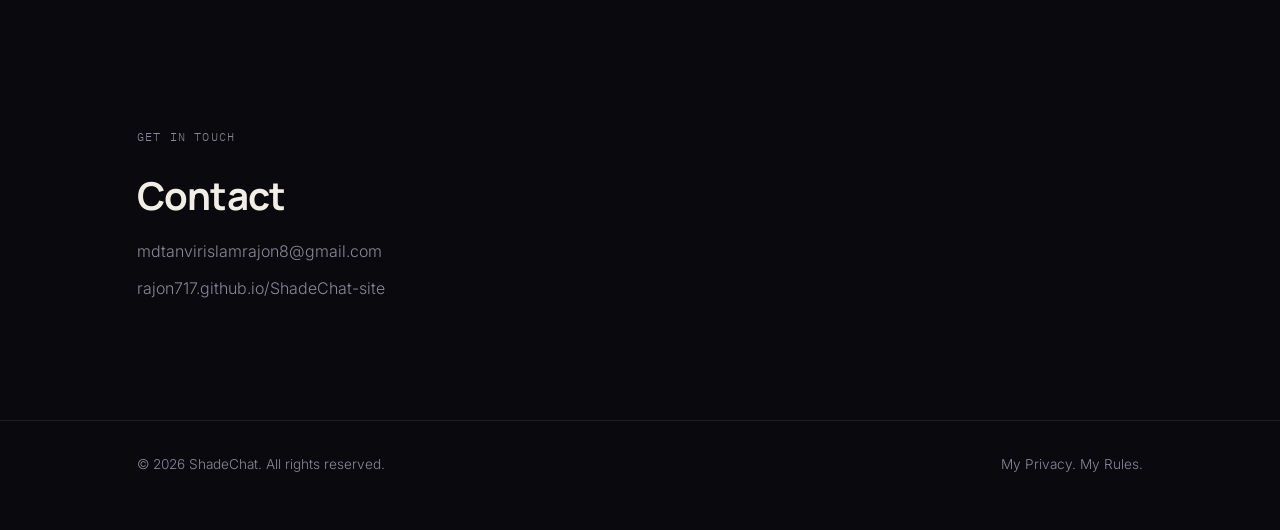
==== commit 127854e3: "Update meta tags and contact link in index.html" ====
--- a/index.html
+++ b/index.html
@@ -5,6 +5,13 @@
 <meta name="viewport" content="width=device-width, initial-scale=1.0">
 <title>ShadeChat | Speak Freely. Stay Shadowed.</title>
 <meta name="description" content="ShadeChat is a privacy-first messaging app built on end-to-end encryption, a Privacy Dashboard you control, Secret Chats, and Panic Mode. My Privacy. My Rules.">
+<meta name="robots" content="index, follow">
+<meta name="author" content="MD Tanvir Islam Rajon">
+<meta name="keywords" content="ShadeChat, secure messaging, private chat, encrypted chat, privacy app">
+<meta property="og:title" content="ShadeChat">
+<meta property="og:description" content="Privacy-first messaging app">
+<meta property="og:image" content="logo.png">
+<meta property="og:type" content="website">
 <link rel="icon" href="logo.png" type="image/png">
 <link rel="stylesheet" href="style.css">
 <link rel="preconnect" href="https://fonts.googleapis.com">
@@ -220,7 +227,7 @@
       <p class="section-eyebrow">Get in touch</p>
       <h2>Contact</h2>
       <p><a href="mailto:mdtanvirislamrajon8@gmail.com">mdtanvirislamrajon8@gmail.com</a></p>
-      <p><a href="https://rajon717.github.io/shadowtalk-site/">rajon717.github.io/shadowtalk-site</a></p>
+      <p><a href="https://rajon717.github.io/ShadeChat-site/">rajon717.github.io/ShadeChat-site</a></p>
     </div>
   </section>
 
@@ -327,4 +334,4 @@
 </script>
 
 </body>
-                </html>
+</html>
--- a/style.css
+++ b/style.css
@@ -2,12 +2,12 @@
   --obsidian: #0A0A0E;
   --surface: rgba(255,255,255,0.035);
   --surface-solid: #14131A;
-  --violet: #8B3FE0;
-  --azure: #2F8FFF;
-  --champagne: #6C6FE0;
-  --champagne-soft: rgba(139,63,224,0.18);
-  --accent-gradient: linear-gradient(135deg, var(--violet), var(--azure));
-  --steel: #6E7BC8;
+  --blue-light: #4FA8F0;
+  --blue-deep: #1B5FC8;
+  --blue-mid: #3D8BE0;
+  --blue-soft: rgba(61,139,224,0.18);
+  --accent-gradient: linear-gradient(135deg, var(--blue-light), var(--blue-deep));
+  --steel: #5B9BDB;
   --paper: #F1EEE6;
   --muted: #8B879A;
   --border: rgba(241,238,230,0.09);
@@ -37,7 +37,7 @@
 .italic{
   font-style: italic;
   font-weight: 500;
-  color: var(--champagne);
+  color: var(--blue-mid);
 }
 
 .container{
@@ -96,6 +96,7 @@
   width: 32px;
   height: 32px;
   border-radius: 9px;
+  object-fit: cover;
   display: flex;
   align-items: center;
   justify-content: center;
@@ -103,8 +104,7 @@
   font-weight: 800;
   font-size: 0.95rem;
   color: var(--obsidian);
-  box-shadow: 0 4px 14px -4px rgba(139,63,224,0.5);
-  background: var(--accent-gradient);
+  box-shadow: 0 4px 14px -4px rgba(61,139,224,0.5);
   flex-shrink: 0;
 }
 
@@ -137,7 +137,7 @@
 
 .download-btn:hover{
   transform: translateY(-1px);
-  box-shadow: 0 10px 26px -6px rgba(139,63,224,0.55);
+  box-shadow: 0 10px 26px -6px rgba(61,139,224,0.55);
 }
 
 .nav-toggle{
@@ -171,7 +171,7 @@
   width: 900px;
   height: 900px;
   transform: translateX(-50%);
-  background: radial-gradient(circle, rgba(139,63,224,0.14), transparent 60%);
+  background: radial-gradient(circle, rgba(61,139,224,0.14), transparent 60%);
   pointer-events: none;
   z-index: 0;
 }
@@ -190,7 +190,7 @@
   font-size: 0.78rem;
   letter-spacing: 0.1em;
   text-transform: uppercase;
-  color: var(--champagne);
+  color: var(--blue-mid);
   margin-bottom: 22px;
   display: flex;
   align-items: center;
@@ -201,8 +201,8 @@
   width: 6px;
   height: 6px;
   border-radius: 50%;
-  background: var(--champagne);
-  box-shadow: 0 0 12px 2px rgba(139,63,224,0.7);
+  background: var(--blue-mid);
+  box-shadow: 0 0 12px 2px rgba(61,139,224,0.7);
   animation: pulse 2.4s ease-in-out infinite;
 }
 
@@ -247,7 +247,7 @@
 
 .btn-primary:hover{
   transform: translateY(-2px);
-  box-shadow: 0 14px 34px -10px rgba(139,63,224,0.5);
+  box-shadow: 0 14px 34px -10px rgba(61,139,224,0.5);
 }
 
 .btn-secondary{
@@ -256,7 +256,7 @@
   background: var(--surface);
 }
 
-.btn-secondary:hover{ border-color: var(--champagne); color: var(--champagne); }
+.btn-secondary:hover{ border-color: var(--blue-mid); color: var(--blue-mid); }
 
 /* ---------- Hero animated device demo ---------- */
 .hero-visual{ display: flex; justify-content: center; }
@@ -279,7 +279,7 @@
   position: absolute;
   inset: 0;
   border-radius: 32px;
-  background: linear-gradient(160deg, rgba(139,63,224,0.35), transparent 40%);
+  background: linear-gradient(160deg, rgba(61,139,224,0.35), transparent 40%);
   -webkit-mask: linear-gradient(#fff 0 0) content-box, linear-gradient(#fff 0 0);
   mask: linear-gradient(#fff 0 0) content-box, linear-gradient(#fff 0 0);
   padding: 1px;
@@ -357,7 +357,7 @@
   width: 5px;
   height: 5px;
   border-radius: 50%;
-  background: var(--champagne);
+  background: var(--blue-mid);
   animation: pulse 1.8s ease-in-out infinite;
 }
 
@@ -481,7 +481,7 @@
 
 .feature-card:hover{
   transform: translateY(-4px);
-  border-color: var(--champagne-soft);
+  border-color: var(--blue-soft);
   background: rgba(255,255,255,0.05);
 }
 
@@ -489,9 +489,9 @@
   width: 44px;
   height: 44px;
   border-radius: 12px;
-  background: linear-gradient(150deg, rgba(139,63,224,0.18), rgba(139,63,224,0.04));
-  border: 1px solid var(--champagne-soft);
-  color: var(--champagne);
+  background: linear-gradient(150deg, rgba(61,139,224,0.18), rgba(61,139,224,0.04));
+  border: 1px solid var(--blue-soft);
+  color: var(--blue-mid);
   display: flex;
   align-items: center;
   justify-content: center;
@@ -531,7 +531,7 @@
   display: flex;
   flex-direction: column;
   gap: 30px;
-  border-left: 1px solid var(--champagne-soft);
+  border-left: 1px solid var(--blue-soft);
   padding-left: 34px;
 }
 
@@ -550,7 +550,7 @@
   width: 7px;
   height: 7px;
   border-radius: 50%;
-  background: var(--champagne);
+  background: var(--blue-mid);
 }
 
 .security-list .num{
@@ -604,7 +604,7 @@
 }
 
 .timeline li.done{ color: var(--paper); }
-.timeline li.done .dot{ background: var(--champagne); box-shadow: 0 0 10px 1px rgba(139,63,224,0.6); }
+.timeline li.done .dot{ background: var(--blue-mid); box-shadow: 0 0 10px 1px rgba(61,139,224,0.6); }
 .timeline li.active .dot{ background: var(--steel); box-shadow: 0 0 10px 1px rgba(92,124,147,0.6); }
 .timeline li.active{ color: var(--paper); }
 
@@ -619,7 +619,7 @@
   color: var(--muted);
 }
 
-.contact a:hover{ color: var(--champagne); }
+.contact a:hover{ color: var(--blue-mid); }
 
 /* ---------- Footer ---------- */
 .footer{
@@ -670,6 +670,6 @@
 }
 
 a:focus-visible, button:focus-visible{
-  outline: 2px solid var(--champagne);
+  outline: 2px solid var(--blue-mid);
   outline-offset: 3px;
-    }
+  }
